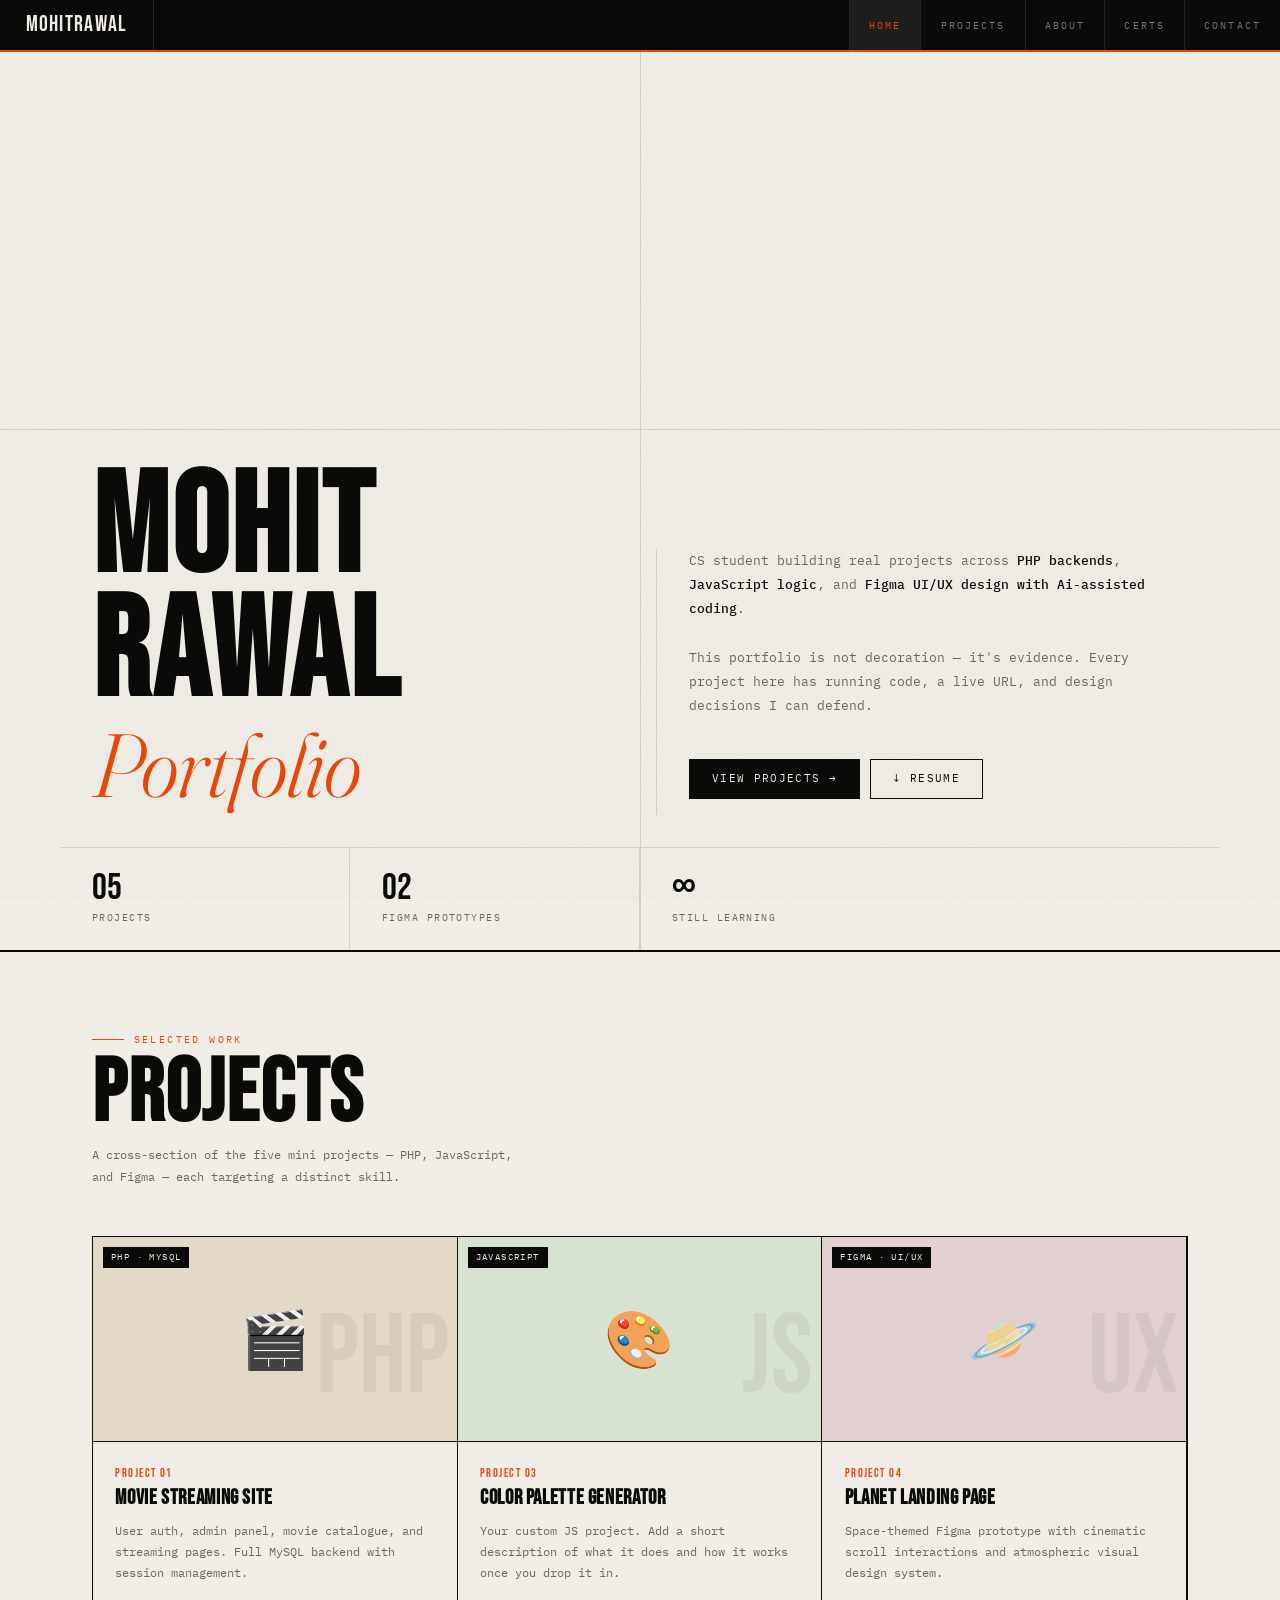
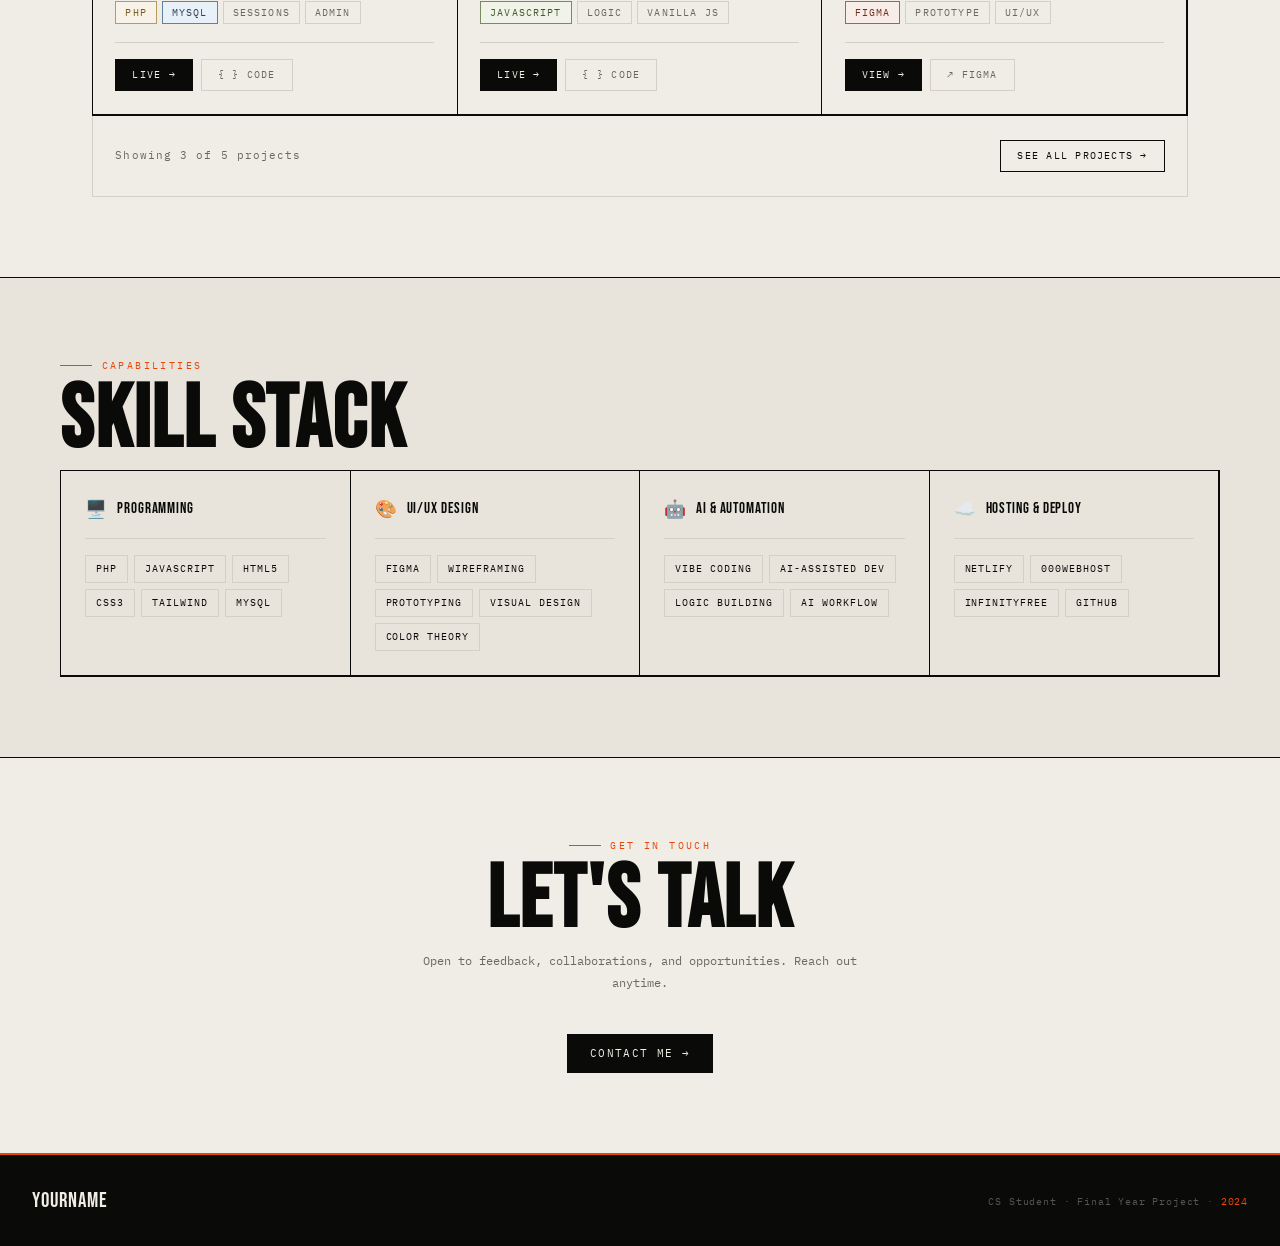
==== index.html @ 5ca44df2 "first commit Date: 4/3/2026" ====
<!DOCTYPE html>
<html lang="en">
<head>
  <meta charset="UTF-8" />
  <meta name="viewport" content="width=device-width, initial-scale=1.0" />
  <title>MohitRawal — Portfolio</title>
  <meta name="description" content="CS Student · PHP · JavaScript · Figma · UI/UX Design" />
  <link rel="stylesheet" href="css/style.css" />
  <link rel="icon" type="image/svg+xml" href="data:image/svg+xml,<svg xmlns='http://www.w3.org/2000/svg' viewBox='0 0 100 100'><text y='.9em' font-size='90'>◆</text></svg>" />
</head>
<body>

<nav>
  <a href="index.html" class="nav-logo">MohitRawal</a>
  <ul class="nav-links">
    <li><a href="index.html" class="active">Home</a></li>
    <li><a href="pages/projects.html">Projects</a></li>
    <li><a href="pages/about.html">About</a></li>
    <li><a href="pages/certifications.html">Certs</a></li>
    <li><a href="pages/contact.html">Contact</a></li>
  </ul>
  <button class="hamburger" id="hamburger"><span></span><span></span><span></span></button>
</nav>
<div class="mobile-nav" id="mobileNav">
  <button class="mobile-nav-close" id="mobileNavClose">✕</button>
  <a href="index.html">Home</a>
  <a href="pages/projects.html">Projects</a>
  <a href="pages/about.html">About</a>
  <a href="pages/certifications.html">Certs</a>
  <a href="pages/contact.html">Contact</a>
</div>

<main>

<!-- ══ HERO ══ -->
<div class="hero">
  <div class="hero-rules"></div>

  <div class="hero-inner">
    <div class="hero-left">
      <h1 class="hero-name">
        Mohit<br>Rawal
        <span class="italic-accent">Portfolio</span>
      </h1>
    </div>

    <div class="hero-right">
      <p class="hero-desc">
        CS student building real projects across <em>PHP backends</em>,
        <em>JavaScript logic</em>, and <em>Figma UI/UX design with Ai-assisted coding</em>.<br><br>
        This portfolio is not decoration — it's evidence.
        Every project here has running code, a live URL, and design decisions I can defend.
      </p>
      <div class="hero-btns">
        <a href="pages/projects.html" class="btn btn-primary">View Projects →</a>
        <a href="assets/resume.pdf" class="btn btn-outline" download>↓ Resume</a>
      </div>
    </div>
  </div>

  <div class="hero-bottom">
    <div class="hero-stat">
      <span class="hero-stat-num">05</span>
      <span class="hero-stat-label">Projects</span>
    </div>
    <div class="hero-stat">
      <span class="hero-stat-num">02</span>
      <span class="hero-stat-label">Figma Prototypes</span>
    </div>
    <div class="hero-stat">
      <span class="hero-stat-num">∞</span>
      <span class="hero-stat-label">Still Learning</span>
    </div>
  </div>
</div>

<!-- ══ FEATURED PROJECTS ══ -->
<section>
  <div class="eyebrow">Selected Work</div>
  <h2 class="section-title">Projects</h2>
  <p class="section-sub">A cross-section of the five mini projects — PHP, JavaScript, and Figma — each targeting a distinct skill.</p>

  <div class="cards-grid">

    <div class="project-card reveal">
      <div class="card-thumb thumb-php">
        <span>🎬</span>
        <span class="thumb-wm">PHP</span>
        <span class="card-tag">PHP · MySQL</span>
      </div>
      <div class="card-body">
        <div class="card-index">Project 01</div>
        <h3 class="card-title">Movie Streaming Site</h3>
        <p class="card-desc">User auth, admin panel, movie catalogue, and streaming pages. Full MySQL backend with session management.</p>
        <div class="tech-tags">
          <span class="tag tag-php">PHP</span>
          <span class="tag tag-mysql">MySQL</span>
          <span class="tag">Sessions</span>
          <span class="tag">Admin</span>
        </div>
        <div class="card-actions">
          <a href="https://your-movie-site.000webhostapp.com" class="btn btn-primary btn-sm" target="_blank">Live →</a>
          <a href="https://github.com/yourusername/php-movie" class="btn btn-ghost btn-sm" target="_blank">{ } Code</a>
        </div>
      </div>
    </div>

    <div class="project-card reveal">
      <div class="card-thumb thumb-js">
        <span>🎨</span>
        <span class="thumb-wm">JS</span>
        <span class="card-tag">JavaScript</span>
      </div>
      <div class="card-body">
        <div class="card-index">Project 03</div>
        <h3 class="card-title">Color Palette Generator</h3>
        <p class="card-desc">Your custom JS project. Add a short description of what it does and how it works once you drop it in.</p>
        <div class="tech-tags">
          <span class="tag tag-js">JavaScript</span>
          <span class="tag">Logic</span>
          <span class="tag">Vanilla JS</span>
        </div>
        <div class="card-actions">
          <a href="#" class="btn btn-primary btn-sm" target="_blank">Live →</a>
          <a href="https://github.com/yourusername/js-project" class="btn btn-ghost btn-sm" target="_blank">{ } Code</a>
        </div>
      </div>
    </div>

    <div class="project-card reveal">
      <div class="card-thumb thumb-figma">
        <span>🪐</span>
        <span class="thumb-wm">UX</span>
        <span class="card-tag">Figma · UI/UX</span>
      </div>
      <div class="card-body">
        <div class="card-index">Project 04</div>
        <h3 class="card-title">Planet Landing Page</h3>
        <p class="card-desc">Space-themed Figma prototype with cinematic scroll interactions and atmospheric visual design system.</p>
        <div class="tech-tags">
          <span class="tag tag-figma">Figma</span>
          <span class="tag">Prototype</span>
          <span class="tag">UI/UX</span>
        </div>
        <div class="card-actions">
          <a href="pages/projects.html#figma" class="btn btn-primary btn-sm">View →</a>
          <a href="https://www.figma.com/proto/YOUR_ID" class="btn btn-ghost btn-sm" target="_blank">↗ Figma</a>
        </div>
      </div>
    </div>

  </div>

  <div style="margin-top:0;border:1px solid var(--line);border-top:none;padding:1.5rem 1.4rem;display:flex;justify-content:space-between;align-items:center;">
    <span style="font-size:0.68rem;color:var(--muted);letter-spacing:0.1em;">Showing 3 of 5 projects</span>
    <a href="pages/projects.html" class="btn btn-outline btn-sm">See All Projects →</a>
  </div>
</section>

<!-- ══ SKILLS ══ -->
<div style="border-top:1px solid var(--ink);border-bottom:1px solid var(--ink);background:var(--surface);padding:5rem 2rem;">
  <div style="max-width:1160px;margin:0 auto;">
    <div class="eyebrow">Capabilities</div>
    <h2 class="section-title">Skill Stack</h2>

    <div class="skills-layout">
      <div class="skill-group reveal">
        <div class="skill-group-head">
          <span class="skill-group-icon">🖥️</span>
          <span class="skill-group-name">Programming</span>
        </div>
        <div class="skill-tag-list">
          <span class="skill-tag">PHP</span>
          <span class="skill-tag">JavaScript</span>
          <span class="skill-tag">HTML5</span>
          <span class="skill-tag">CSS3</span>
          <span class="skill-tag">Tailwind</span>
          <span class="skill-tag">MySQL</span>
        </div>
      </div>
      <div class="skill-group reveal">
        <div class="skill-group-head">
          <span class="skill-group-icon">🎨</span>
          <span class="skill-group-name">UI/UX Design</span>
        </div>
        <div class="skill-tag-list">
          <span class="skill-tag">Figma</span>
          <span class="skill-tag">Wireframing</span>
          <span class="skill-tag">Prototyping</span>
          <span class="skill-tag">Visual Design</span>
          <span class="skill-tag">Color Theory</span>
        </div>
      </div>
      <div class="skill-group reveal">
        <div class="skill-group-head">
          <span class="skill-group-icon">🤖</span>
          <span class="skill-group-name">AI & Automation</span>
        </div>
        <div class="skill-tag-list">
          <span class="skill-tag">Vibe Coding</span>
          <span class="skill-tag">AI-Assisted Dev</span>
          <span class="skill-tag">Logic Building</span>
          <span class="skill-tag">AI Workflow</span>
        </div>
      </div>
      <div class="skill-group reveal">
        <div class="skill-group-head">
          <span class="skill-group-icon">☁️</span>
          <span class="skill-group-name">Hosting & Deploy</span>
        </div>
        <div class="skill-tag-list">
          <span class="skill-tag">Netlify</span>
          <span class="skill-tag">000WebHost</span>
          <span class="skill-tag">InfinityFree</span>
          <span class="skill-tag">GitHub</span>
        </div>
      </div>
    </div>
  </div>
</div>

<!-- ══ CTA ══ -->
<section style="text-align:center;">
  <div class="eyebrow" style="justify-content:center;">Get In Touch</div>
  <h2 class="section-title">Let's Talk</h2>
  <p class="section-sub" style="margin:0 auto 2.5rem;text-align:center;">Open to feedback, collaborations, and opportunities. Reach out anytime.</p>
  <a href="pages/contact.html" class="btn btn-primary">Contact Me →</a>
</section>

</main>

<footer>
  <span class="footer-brand">YourName</span>
  <span class="footer-text">CS Student · Final Year Project · <span>2024</span></span>
</footer>

<script src="js/main.js"></script>
</body>
</html>
---- css/style.css ----
@import url('https://fonts.googleapis.com/css2?family=Bebas+Neue&family=IBM+Plex+Mono:ital,wght@0,300;0,400;0,500;1,300&family=Fraunces:ital,opsz,wght@0,9..144,300;1,9..144,300;1,9..144,700&display=swap');

:root {
  --ink:     #0a0a08;
  --paper:   #f0ede6;
  --orange:  #e8470a;
  --muted:   #6b6860;
  --line:    #d4d0c8;
  --surface: #e8e4dc;
  --mono:    'IBM Plex Mono', monospace;
  --display: 'Bebas Neue', sans-serif;
  --serif:   'Fraunces', serif;
}

*, *::before, *::after { box-sizing: border-box; margin: 0; padding: 0; }
html { scroll-behavior: smooth; }

body {
  background: var(--paper);
  color: var(--ink);
  font-family: var(--mono);
  font-size: 13px;
  line-height: 1.6;
  overflow-x: hidden;
}

/* grain */
body::after {
  content: '';
  position: fixed;
  inset: 0;
  background-image: url("data:image/svg+xml,%3Csvg xmlns='http://www.w3.org/2000/svg' width='300' height='300'%3E%3Cfilter id='g'%3E%3CfeTurbulence type='fractalNoise' baseFrequency='0.75' numOctaves='4' stitchTiles='stitch'/%3E%3CfeColorMatrix type='saturate' values='0'/%3E%3C/filter%3E%3Crect width='300' height='300' filter='url(%23g)' opacity='0.06'/%3E%3C/svg%3E");
  pointer-events: none;
  z-index: 9999;
  mix-blend-mode: multiply;
}

/* NAV */
nav {
  position: fixed;
  top: 0; left: 0; right: 0;
  z-index: 500;
  background: var(--ink);
  border-bottom: 2px solid var(--orange);
  display: flex;
  align-items: stretch;
  height: 52px;
}
.nav-logo {
  font-family: var(--display);
  font-size: 1.35rem;
  letter-spacing: 0.06em;
  color: var(--paper);
  text-decoration: none;
  padding: 0 1.6rem;
  display: flex;
  align-items: center;
  border-right: 1px solid #252523;
  transition: color 0.15s;
}
.nav-logo:hover { color: var(--orange); }
.nav-links { list-style: none; display: flex; align-items: stretch; margin-left: auto; }
.nav-links li { display: flex; }
.nav-links a {
  font-family: var(--mono);
  font-size: 0.65rem;
  letter-spacing: 0.2em;
  text-transform: uppercase;
  color: #777;
  text-decoration: none;
  padding: 0 1.2rem;
  display: flex;
  align-items: center;
  border-left: 1px solid #252523;
  transition: color 0.15s, background 0.15s;
}
.nav-links a:hover, .nav-links a.active { color: var(--paper); background: #1e1e1c; }
.nav-links a.active { color: var(--orange); }

.hamburger {
  display: none; flex-direction: column; justify-content: center;
  gap: 5px; cursor: pointer; background: none; border: none;
  border-left: 1px solid #252523; padding: 0 1.2rem; margin-left: auto;
}
.hamburger span { display: block; width: 22px; height: 2px; background: var(--paper); }

/* MOBILE NAV */
.mobile-nav {
  display: none; position: fixed; inset: 0;
  background: var(--ink); z-index: 490;
  flex-direction: column; align-items: flex-start;
  justify-content: center; padding: 4rem 2.5rem; gap: 0;
}
.mobile-nav.open { display: flex; }
.mobile-nav a {
  font-family: var(--display);
  font-size: clamp(2.5rem, 10vw, 4.5rem);
  color: var(--paper); text-decoration: none;
  letter-spacing: 0.02em; line-height: 1.15;
  border-bottom: 1px solid #252523; width: 100%; padding: 0.3rem 0;
  transition: color 0.15s;
}
.mobile-nav a:hover { color: var(--orange); }
.mobile-nav-close {
  position: absolute; top: 1.2rem; right: 1.5rem;
  background: none; border: none; color: var(--paper);
  font-size: 1.4rem; cursor: pointer; font-family: var(--mono);
}

/* LAYOUT */
main { padding-top: 52px; }
section { padding: 5rem 2rem; max-width: 1160px; margin: 0 auto; }

/* EYEBROW */
.eyebrow {
  font-size: 0.6rem; letter-spacing: 0.25em; text-transform: uppercase;
  color: var(--orange); display: flex; align-items: center; gap: 0.6rem; margin-bottom: 0.5rem;
}
.eyebrow::before { content: ''; width: 2rem; height: 1px; background: var(--orange); }

.section-title {
  font-family: var(--display);
  font-size: clamp(2.8rem, 7vw, 5.5rem);
  line-height: 0.92; letter-spacing: 0.02em;
  color: var(--ink); margin-bottom: 0.5rem;
}
.section-sub {
  font-size: 0.78rem; color: var(--muted);
  max-width: 440px; line-height: 1.75; margin-bottom: 3rem;
}

/* HERO */
.hero {
  min-height: 100vh;
  display: flex; flex-direction: column;
  border-bottom: 2px solid var(--ink);
  position: relative; overflow: hidden;
}
.hero-rules {
  position: absolute; inset: 0; pointer-events: none;
}
.hero-rules::before {
  content: '';
  position: absolute; left: 50%; top: 0; bottom: 0;
  width: 1px; background: var(--line);
}
.hero-rules::after {
  content: '';
  position: absolute; top: 42%; left: 0; right: 0;
  height: 1px; background: var(--line);
}
.hero-inner {
  flex: 1;
  display: grid; grid-template-columns: 1fr 1fr;
  align-items: end;
  padding: 7rem 2rem 2rem;
  max-width: 1160px; margin: 0 auto; width: 100%;
  gap: 2rem;
}
.hero-tag {
  display: inline-flex; align-items: center; gap: 8px;
  background: var(--orange); color: var(--paper);
  font-size: 0.6rem; letter-spacing: 0.2em; text-transform: uppercase;
  padding: 4px 12px; margin-bottom: 1.8rem;
  animation: fadeUp 0.5s 0.1s ease both;
}
.hero-name {
  font-family: var(--display);
  font-size: clamp(4rem, 11vw, 9rem);
  line-height: 0.88; letter-spacing: 0.02em;
  color: var(--ink);
  animation: fadeUp 0.5s 0.2s ease both;
}
.hero-name .italic-accent {
  font-family: var(--serif); font-style: italic;
  font-weight: 300; font-size: clamp(2.5rem, 7vw, 5.8rem);
  color: var(--orange); display: block; line-height: 1.1;
  letter-spacing: -0.01em;
}
.hero-right {
  padding-bottom: 1rem;
  border-left: 1px solid var(--line); padding-left: 2rem;
  animation: fadeUp 0.5s 0.3s ease both;
}
.hero-desc {
  font-size: 0.82rem; color: var(--muted);
  line-height: 1.85; margin-bottom: 2.5rem;
}
.hero-desc em { color: var(--ink); font-style: normal; font-weight: 500; }
.hero-btns { display: flex; gap: 10px; flex-wrap: wrap; }
.hero-bottom {
  border-top: 1px solid var(--line);
  display: grid; grid-template-columns: repeat(4, 1fr);
  max-width: 1160px; margin: 0 auto; width: 100%;
  animation: fadeUp 0.5s 0.4s ease both;
}
.hero-stat {
  padding: 1.4rem 2rem;
  border-right: 1px solid var(--line);
}
.hero-stat:last-child { border-right: none; }
.hero-stat-num {
  font-family: var(--display); font-size: 2.3rem;
  color: var(--ink); line-height: 1; display: block;
}
.hero-stat-label {
  font-size: 0.6rem; letter-spacing: 0.15em;
  text-transform: uppercase; color: var(--muted);
}

/* BUTTONS */
.btn {
  display: inline-flex; align-items: center; gap: 8px;
  padding: 10px 22px; font-family: var(--mono);
  font-size: 0.7rem; letter-spacing: 0.12em; text-transform: uppercase;
  text-decoration: none; cursor: pointer; border: none;
  transition: all 0.15s; border-radius: 0;
}
.btn-primary { background: var(--ink); color: var(--paper); border: 1px solid var(--ink); }
.btn-primary:hover { background: var(--orange); border-color: var(--orange); }
.btn-outline { background: transparent; color: var(--ink); border: 1px solid var(--ink); }
.btn-outline:hover { background: var(--ink); color: var(--paper); }
.btn-orange { background: var(--orange); color: var(--paper); border: 1px solid var(--orange); }
.btn-orange:hover { background: var(--ink); border-color: var(--ink); }
.btn-sm { padding: 7px 16px; font-size: 0.64rem; }
.btn-ghost { background: transparent; color: var(--muted); border: 1px solid var(--line); }
.btn-ghost:hover { color: var(--ink); border-color: var(--ink); }

/* PROJECT CARDS */
.cards-grid {
  display: grid;
  grid-template-columns: repeat(auto-fill, minmax(320px, 1fr));
  border: 1px solid var(--ink);
}
.project-card {
  background: var(--paper); border-right: 1px solid var(--ink);
  border-bottom: 1px solid var(--ink);
  transition: background 0.18s; display: flex; flex-direction: column;
  position: relative;
}
.project-card:hover { background: var(--surface); }

.card-thumb {
  aspect-ratio: 16/9; border-bottom: 1px solid var(--ink);
  display: flex; align-items: center; justify-content: center;
  position: relative; font-size: 3.5rem; overflow: hidden;
}
.thumb-php   { background: #e2d9c8; }
.thumb-js    { background: #d8e2d0; }
.thumb-figma { background: #e2d0d0; }

.thumb-wm {
  position: absolute; font-family: var(--display);
  font-size: 7rem; color: rgba(0,0,0,0.05);
  right: 0.5rem; bottom: -0.5rem; pointer-events: none; user-select: none;
}
.card-tag {
  position: absolute; top: 10px; left: 10px;
  background: var(--ink); color: var(--paper);
  font-size: 0.58rem; letter-spacing: 0.15em; text-transform: uppercase; padding: 3px 8px;
}
.card-body { padding: 1.4rem; flex: 1; display: flex; flex-direction: column; }
.card-index {
  font-family: var(--display); font-size: 0.75rem;
  color: var(--orange); letter-spacing: 0.12em; margin-bottom: 0.25rem;
}
.card-title {
  font-family: var(--display); font-size: 1.3rem;
  letter-spacing: 0.03em; color: var(--ink);
  margin-bottom: 0.6rem; line-height: 1.1;
}
.card-desc {
  font-size: 0.76rem; color: var(--muted);
  line-height: 1.75; flex: 1; margin-bottom: 1.1rem;
}
.tech-tags { display: flex; flex-wrap: wrap; gap: 5px; margin-bottom: 1.1rem; }
.tag {
  font-size: 0.6rem; letter-spacing: 0.12em; text-transform: uppercase;
  padding: 3px 9px; border: 1px solid var(--line);
  color: var(--muted); background: transparent;
}
.tag-php    { border-color: #b89a60; color: #7a5e20; background: #f8f2e8; }
.tag-js     { border-color: #7a8a60; color: #4a5a30; background: #f0f4e8; }
.tag-mysql  { border-color: #6080a0; color: #304058; background: #e8f0f8; }
.tag-figma  { border-color: #a86050; color: #703020; background: #f8ede8; }
.card-actions { display: flex; gap: 8px; border-top: 1px solid var(--line); padding-top: 1rem; margin-top: auto; }

/* CATEGORY HEADER */
.cat-header {
  border: 1px solid var(--ink); border-bottom: none;
  padding: 1.1rem 1.5rem;
  display: flex; align-items: center; gap: 1rem;
  background: var(--ink);
}
.cat-num { font-family: var(--display); font-size: 2.5rem; color: var(--orange); line-height: 1; }
.cat-title { font-family: var(--display); font-size: 1.05rem; letter-spacing: 0.08em; color: var(--paper); }
.cat-sub { font-size: 0.62rem; color: #666; letter-spacing: 0.1em; text-transform: uppercase; }
.cat-count {
  margin-left: auto; font-size: 0.62rem; color: #666;
  border: 1px solid #444; padding: 3px 10px;
}
.category-section { margin-bottom: 4rem; }

/* FIGMA */
.figma-grid {
  display: grid; grid-template-columns: repeat(auto-fill, minmax(440px, 1fr));
  border: 1px solid var(--ink);
}
.figma-card { border-right: 1px solid var(--ink); border-bottom: 1px solid var(--ink); display: flex; flex-direction: column; }
.figma-embed-area { border-bottom: 1px solid var(--ink); background: #181816; }
.figma-embed-area iframe { width: 100%; height: 370px; border: none; display: block; }
.figma-placeholder {
  height: 320px; display: flex; flex-direction: column;
  align-items: center; justify-content: center; gap: 1rem;
  color: #666; font-size: 0.76rem; text-align: center; padding: 2rem;
}
.figma-placeholder-icon { font-size: 3rem; }
.figma-body { padding: 1.4rem; flex: 1; }
.figma-title { font-family: var(--display); font-size: 1.4rem; letter-spacing: 0.03em; margin-bottom: 0.5rem; }
.figma-desc { font-size: 0.76rem; color: var(--muted); line-height: 1.75; margin-bottom: 1rem; }
.ux-panel { border: 1px solid var(--line); margin-bottom: 1.2rem; }
.ux-panel-head {
  background: var(--surface); padding: 5px 12px;
  font-size: 0.6rem; letter-spacing: 0.18em; text-transform: uppercase;
  color: var(--orange); border-bottom: 1px solid var(--line);
}
.ux-panel ul { list-style: none; padding: 10px 12px; display: flex; flex-direction: column; gap: 4px; }
.ux-panel li { font-size: 0.74rem; color: var(--muted); padding-left: 1.2rem; position: relative; }
.ux-panel li::before { content: '—'; position: absolute; left: 0; color: var(--orange); }

/* SKILLS — FLAT TAGS, NO BARS */
.skills-layout {
  display: grid; grid-template-columns: repeat(auto-fill, minmax(240px, 1fr));
  border: 1px solid var(--ink);
}
.skill-group {
  border-right: 1px solid var(--ink); border-bottom: 1px solid var(--ink); padding: 1.5rem;
}
.skill-group-head {
  display: flex; align-items: center; gap: 10px;
  padding-bottom: 0.9rem; margin-bottom: 1rem;
  border-bottom: 1px solid var(--line);
}
.skill-group-icon { font-size: 1.1rem; }
.skill-group-name { font-family: var(--display); font-size: 0.95rem; letter-spacing: 0.06em; }
.skill-tag-list { display: flex; flex-wrap: wrap; gap: 6px; }
.skill-tag {
  font-size: 0.62rem; letter-spacing: 0.1em; text-transform: uppercase;
  padding: 5px 10px; border: 1px solid var(--line);
  color: var(--ink); background: transparent;
  cursor: default; transition: all 0.15s;
}
.skill-tag:hover { background: var(--ink); color: var(--paper); border-color: var(--ink); }

/* CERTIFICATIONS */
.cert-grid {
  display: grid; grid-template-columns: repeat(auto-fill, minmax(300px, 1fr));
  border: 1px solid var(--ink);
}
.cert-card {
  border-right: 1px solid var(--ink); border-bottom: 1px solid var(--ink);
  padding: 1.8rem; transition: background 0.18s;
}
.cert-card:hover { background: var(--surface); }
.cert-num { font-family: var(--display); font-size: 4rem; color: var(--line); line-height: 1; margin-bottom: 0.5rem; }
.cert-platform { font-size: 0.6rem; letter-spacing: 0.15em; text-transform: uppercase; color: var(--orange); margin-bottom: 0.4rem; }
.cert-title { font-family: var(--display); font-size: 1.1rem; letter-spacing: 0.04em; margin-bottom: 0.5rem; line-height: 1.2; }
.cert-note { font-size: 0.74rem; color: var(--muted); line-height: 1.75; margin-bottom: 1.2rem; }
.cert-badge {
  display: inline-flex; align-items: center; gap: 6px;
  border: 1px solid #b08040; color: #b08040;
  font-size: 0.6rem; letter-spacing: 0.12em; text-transform: uppercase;
  padding: 4px 10px; margin-bottom: 1rem;
}
.cert-badge::before { content: '◉'; font-size: 0.5rem; animation: blink 1.4s step-end infinite; }
.cert-progress-label { font-size: 0.62rem; color: var(--muted); letter-spacing: 0.1em; text-transform: uppercase; margin-bottom: 5px; }
.cert-bar-track { height: 2px; background: var(--line); position: relative; margin-bottom: 5px; }
.cert-bar-fill { position: absolute; left: 0; top: 0; height: 100%; background: var(--orange); transition: width 1s ease; }
.cert-pct { font-family: var(--display); font-size: 1rem; color: var(--orange); }

/* ABOUT */
.about-grid { display: grid; grid-template-columns: 1fr 1.4fr; border: 1px solid var(--ink); }
.about-left { border-right: 1px solid var(--ink); padding: 2rem; display: flex; flex-direction: column; gap: 1.5rem; }
.about-avatar-block {
  aspect-ratio: 1; max-width: 200px;
  background: var(--surface); border: 1px solid var(--ink);
  display: flex; align-items: center; justify-content: center; font-size: 5rem;
  position: relative;
}
.about-avatar-block::after {
  content: ''; position: absolute; inset: 5px;
  border: 1px solid var(--line); pointer-events: none;
}
.about-info-item { border-top: 1px solid var(--line); padding-top: 0.8rem; }
.about-info-label { font-size: 0.58rem; letter-spacing: 0.18em; text-transform: uppercase; color: var(--orange); margin-bottom: 2px; }
.about-info-val { font-size: 0.82rem; color: var(--ink); }
.about-right { padding: 2rem; }
.about-right h3 {
  font-family: var(--display); font-size: 0.95rem; letter-spacing: 0.08em;
  margin-bottom: 0.5rem; margin-top: 1.8rem; color: var(--orange);
}
.about-right h3:first-child { margin-top: 0; }
.about-right p { font-size: 0.78rem; color: var(--muted); line-height: 1.8; margin-bottom: 0.6rem; }
.timeline {
  border-left: 1px solid var(--line); padding-left: 1.2rem;
  margin-top: 0.6rem; display: flex; flex-direction: column; gap: 1rem;
}
.tl-item { position: relative; }
.tl-item::before { content: '◆'; position: absolute; left: -1.53rem; top: 2px; font-size: 0.38rem; color: var(--orange); }
.tl-year { font-size: 0.6rem; letter-spacing: 0.12em; text-transform: uppercase; color: var(--orange); margin-bottom: 2px; }
.tl-text { font-size: 0.76rem; color: var(--muted); line-height: 1.6; }

/* CONTACT */
.contact-grid { display: grid; grid-template-columns: 1fr 1.5fr; border: 1px solid var(--ink); }
.contact-left { border-right: 1px solid var(--ink); padding: 2rem; }
.contact-left h3 { font-family: var(--display); font-size: 2rem; letter-spacing: 0.04em; margin-bottom: 0.8rem; line-height: 1; }
.contact-left p { font-size: 0.76rem; color: var(--muted); line-height: 1.75; margin-bottom: 1.5rem; }
.contact-item {
  border-top: 1px solid var(--line); padding: 0.85rem 0;
  display: flex; flex-direction: column; gap: 2px; text-decoration: none;
  transition: padding-left 0.2s;
}
.contact-item:hover { padding-left: 6px; }
.contact-item-label { font-size: 0.58rem; letter-spacing: 0.15em; text-transform: uppercase; color: var(--orange); }
.contact-item-val { font-size: 0.8rem; color: var(--ink); }
.contact-right { padding: 2rem; }
.form-group { margin-bottom: 1.2rem; }
.form-label { display: block; font-size: 0.6rem; letter-spacing: 0.15em; text-transform: uppercase; color: var(--muted); margin-bottom: 5px; }
.form-input, .form-textarea {
  width: 100%; background: transparent; border: 1px solid var(--line);
  border-radius: 0; padding: 10px 12px; color: var(--ink);
  font-family: var(--mono); font-size: 0.8rem; outline: none; transition: border-color 0.15s;
}
.form-input:focus, .form-textarea:focus { border-color: var(--orange); }
.form-input::placeholder, .form-textarea::placeholder { color: var(--line); }
.form-textarea { height: 130px; resize: vertical; }
.form-row { display: grid; grid-template-columns: 1fr 1fr; gap: 1rem; }

/* PAGE HERO */
.page-hero {
  border-bottom: 2px solid var(--ink);
  padding: 4rem 2rem 2.5rem;
  max-width: 1160px; margin: 0 auto;
}

/* FILTER */
.filter-row {
  display: flex; border: 1px solid var(--ink); border-bottom: none;
  max-width: 1160px; margin: 0 auto;
}
.filter-btn {
  flex: 1; background: transparent; border: none;
  border-right: 1px solid var(--ink); padding: 0.85rem 1rem;
  font-family: var(--mono); font-size: 0.64rem; letter-spacing: 0.15em;
  text-transform: uppercase; color: var(--muted); cursor: pointer; transition: all 0.15s;
}
.filter-btn:last-child { border-right: none; }
.filter-btn:hover { background: var(--surface); color: var(--ink); }
.filter-btn.active { background: var(--ink); color: var(--paper); }

/* FOOTER */
footer {
  background: var(--ink); border-top: 2px solid var(--orange);
  padding: 1.8rem 2rem; display: flex; align-items: center;
  justify-content: space-between; gap: 1rem; flex-wrap: wrap;
}
.footer-brand { font-family: var(--display); font-size: 1.3rem; letter-spacing: 0.05em; color: var(--paper); }
.footer-text { font-size: 0.65rem; color: #555; letter-spacing: 0.08em; }
.footer-text span { color: var(--orange); }

/* REVEAL */
.reveal { opacity: 0; transform: translateY(18px); transition: opacity 0.55s ease, transform 0.55s ease; }
.reveal.visible { opacity: 1; transform: none; }

/* ANIMATIONS */
@keyframes blink { 0%, 100% { opacity: 1; } 50% { opacity: 0; } }
@keyframes fadeUp { from { opacity: 0; transform: translateY(14px); } to { opacity: 1; transform: none; } }

/* RESPONSIVE */
@media (max-width: 900px) {
  .hero-inner { grid-template-columns: 1fr; gap: 2.5rem; padding-top: 5rem; }
  .hero-right { border-left: none; border-top: 1px solid var(--line); padding-left: 0; padding-top: 1.5rem; }
  .hero-bottom { grid-template-columns: repeat(2, 1fr); }
  .about-grid { grid-template-columns: 1fr; }
  .about-left { border-right: none; border-bottom: 1px solid var(--ink); }
  .contact-grid { grid-template-columns: 1fr; }
  .contact-left { border-right: none; border-bottom: 1px solid var(--ink); }
  .figma-grid { grid-template-columns: 1fr; }
}
@media (max-width: 640px) {
  .nav-links { display: none; }
  .hamburger { display: flex; }
  .cards-grid { grid-template-columns: 1fr; }
  .skills-layout { grid-template-columns: 1fr 1fr; }
  .cert-grid { grid-template-columns: 1fr; }
  section { padding: 3rem 1.5rem; }
  .form-row { grid-template-columns: 1fr; }
  .filter-row { flex-wrap: wrap; }
  .filter-btn { flex: none; width: 50%; }
}
@media (max-width: 400px) { .skills-layout { grid-template-columns: 1fr; } }
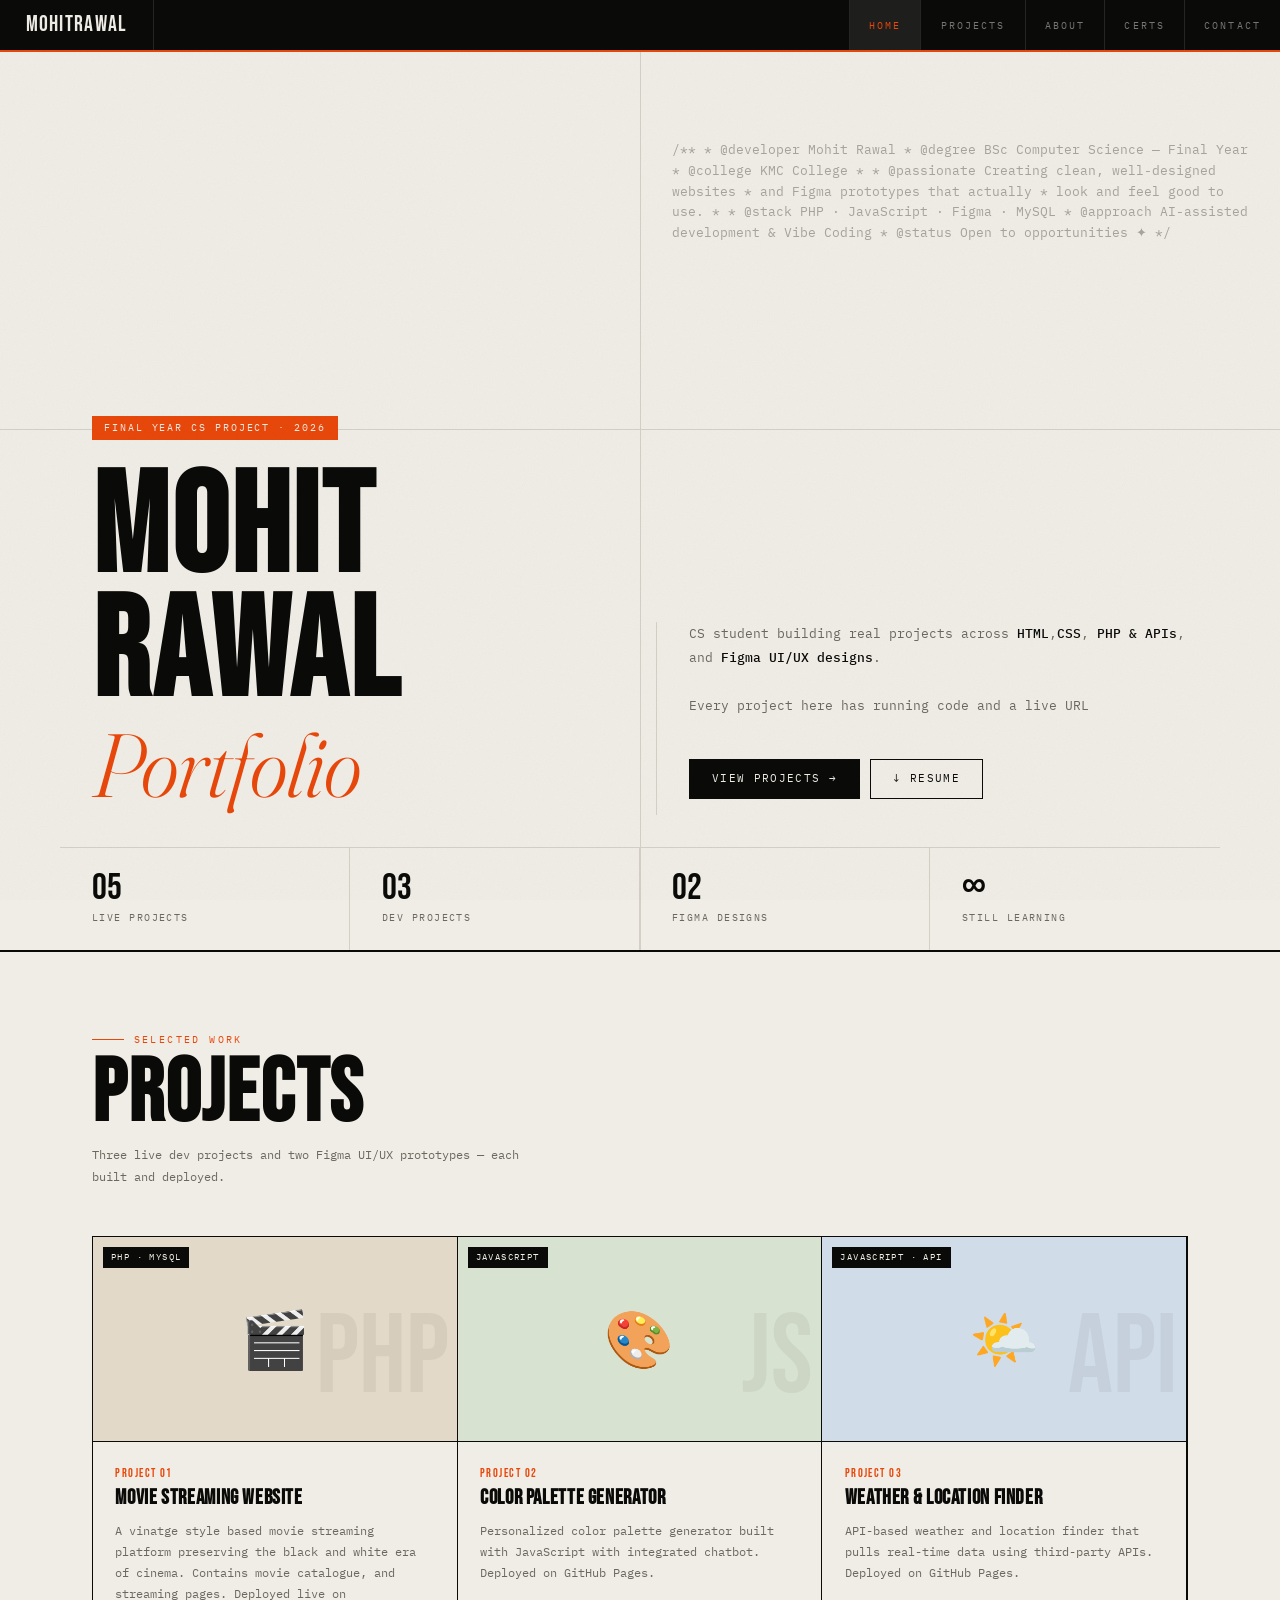
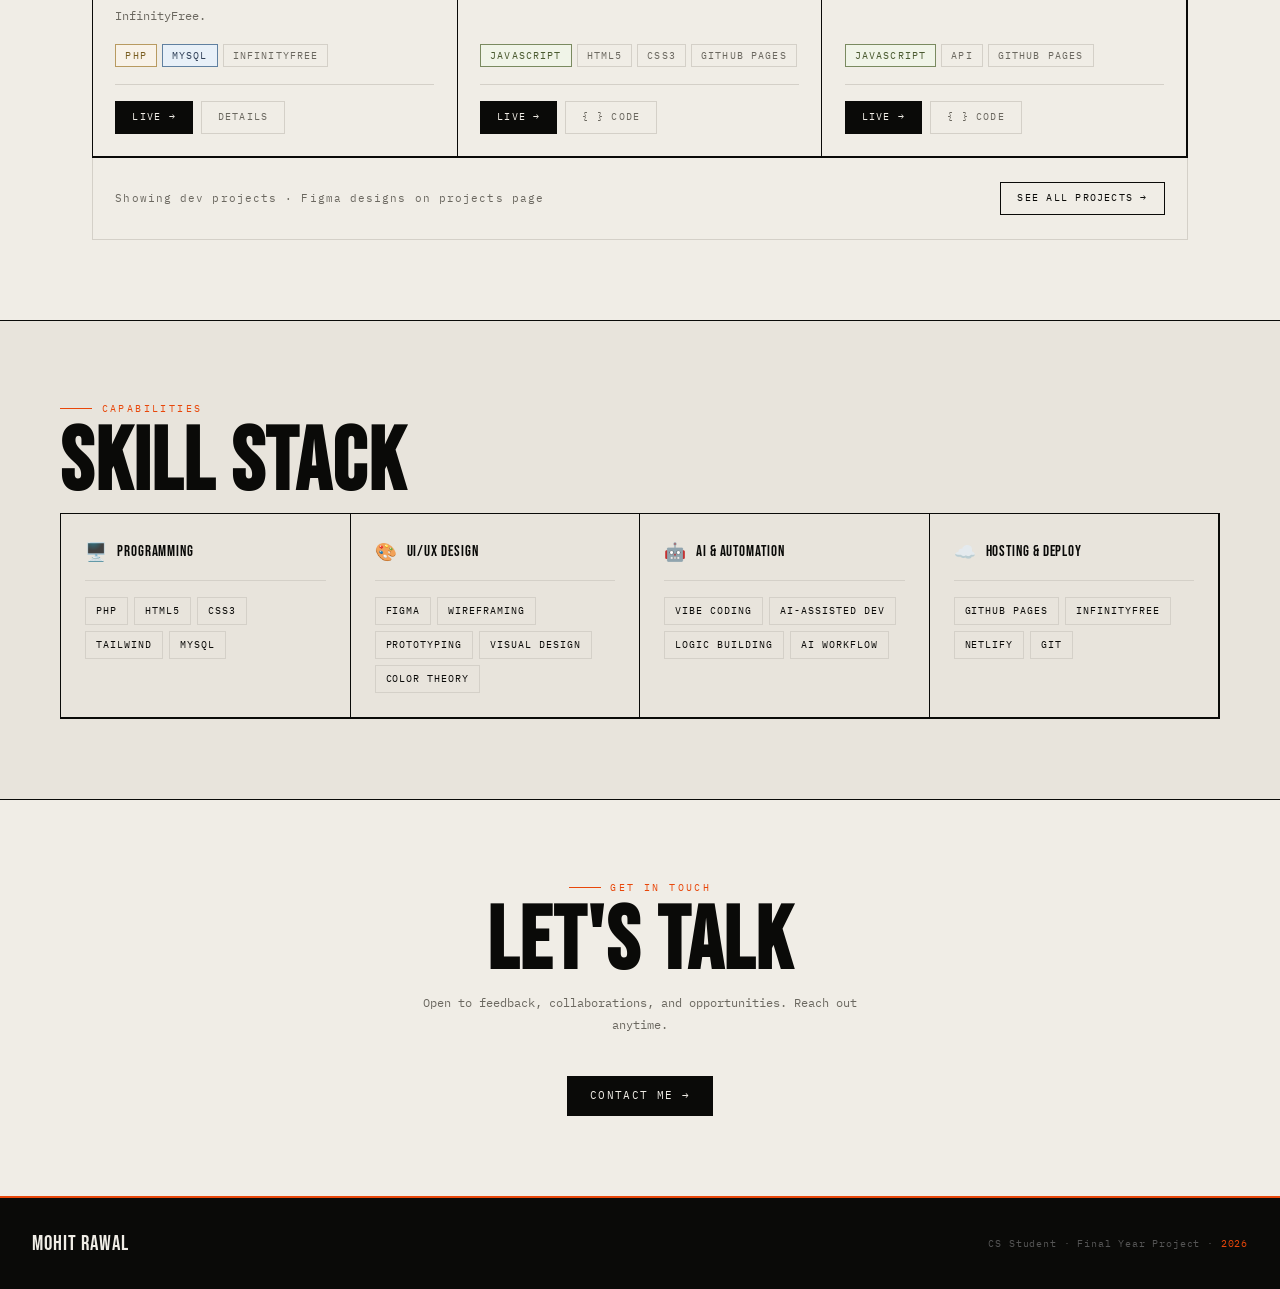
==== commit 69c62769: "Final Portfolio Update" ====
--- a/index.html
+++ b/index.html
@@ -38,18 +38,37 @@
 
   <div class="hero-inner">
     <div class="hero-left">
+      <div class="hero-tag">Final Year CS Project · 2026</div>
       <h1 class="hero-name">
         Mohit<br>Rawal
         <span class="italic-accent">Portfolio</span>
       </h1>
     </div>
 
+<div class="hero-top-right">
+  <span class="code-comment">/**
+ * @developer  Mohit Rawal
+ * @degree     BSc Computer Science — Final Year
+ * @college    KMC College
+ *
+ * @passionate Creating clean, well-designed websites
+ *             and Figma prototypes that actually
+ *             look and feel good to use.
+ *
+ * @stack      PHP · JavaScript · Figma · MySQL
+ * @approach   AI-assisted development & Vibe Coding
+ * @status     Open to opportunities ✦
+ */</span>
+</div>
+
+
+
+
     <div class="hero-right">
       <p class="hero-desc">
-        CS student building real projects across <em>PHP backends</em>,
-        <em>JavaScript logic</em>, and <em>Figma UI/UX design with Ai-assisted coding</em>.<br><br>
-        This portfolio is not decoration — it's evidence.
-        Every project here has running code, a live URL, and design decisions I can defend.
+        CS student building real projects across <em>HTML</em>,<em>CSS</em>,
+        <em>PHP &amp; APIs</em>, and <em>Figma UI/UX designs</em>.<br><br>
+        Every project here has running code and a live URL
       </p>
       <div class="hero-btns">
         <a href="pages/projects.html" class="btn btn-primary">View Projects →</a>
@@ -61,11 +80,15 @@
   <div class="hero-bottom">
     <div class="hero-stat">
       <span class="hero-stat-num">05</span>
-      <span class="hero-stat-label">Projects</span>
+      <span class="hero-stat-label">Live Projects</span>
+    </div>
+    <div class="hero-stat">
+      <span class="hero-stat-num">03</span>
+      <span class="hero-stat-label">Dev Projects</span>
     </div>
     <div class="hero-stat">
       <span class="hero-stat-num">02</span>
-      <span class="hero-stat-label">Figma Prototypes</span>
+      <span class="hero-stat-label">Figma Designs</span>
     </div>
     <div class="hero-stat">
       <span class="hero-stat-num">∞</span>
@@ -78,10 +101,11 @@
 <section>
   <div class="eyebrow">Selected Work</div>
   <h2 class="section-title">Projects</h2>
-  <p class="section-sub">A cross-section of the five mini projects — PHP, JavaScript, and Figma — each targeting a distinct skill.</p>
+  <p class="section-sub">Three live dev projects and two Figma UI/UX prototypes — each built and deployed.</p>
 
   <div class="cards-grid">
 
+    <!-- 01 PHP Movie Streaming -->
     <div class="project-card reveal">
       <div class="card-thumb thumb-php">
         <span>🎬</span>
@@ -90,21 +114,21 @@
       </div>
       <div class="card-body">
         <div class="card-index">Project 01</div>
-        <h3 class="card-title">Movie Streaming Site</h3>
-        <p class="card-desc">User auth, admin panel, movie catalogue, and streaming pages. Full MySQL backend with session management.</p>
+        <h3 class="card-title">Movie Streaming Website</h3>
+        <p class="card-desc">A vinatge style based movie streaming platform preserving the black and white era of cinema. Contains movie catalogue, and streaming pages. Deployed live on InfinityFree.</p>
         <div class="tech-tags">
           <span class="tag tag-php">PHP</span>
           <span class="tag tag-mysql">MySQL</span>
-          <span class="tag">Sessions</span>
-          <span class="tag">Admin</span>
+          <span class="tag">InfinityFree</span>
         </div>
         <div class="card-actions">
-          <a href="https://your-movie-site.000webhostapp.com" class="btn btn-primary btn-sm" target="_blank">Live →</a>
-          <a href="https://github.com/yourusername/php-movie" class="btn btn-ghost btn-sm" target="_blank">{ } Code</a>
-        </div>
-      </div>
-    </div>
-
+          <a href="https://mohitwebdev.infinityfreeapp.com" class="btn btn-primary btn-sm" target="_blank" rel="noopener">Live →</a>
+          <a href="pages/projects.html#php" class="btn btn-ghost btn-sm">Details</a>
+        </div>
+      </div>
+    </div>
+
+    <!-- 02 Color Palette Generator -->
     <div class="project-card reveal">
       <div class="card-thumb thumb-js">
         <span>🎨</span>
@@ -112,39 +136,41 @@
         <span class="card-tag">JavaScript</span>
       </div>
       <div class="card-body">
-        <div class="card-index">Project 03</div>
+        <div class="card-index">Project 02</div>
         <h3 class="card-title">Color Palette Generator</h3>
-        <p class="card-desc">Your custom JS project. Add a short description of what it does and how it works once you drop it in.</p>
+        <p class="card-desc">Personalized color palette generator built with JavaScript with integrated chatbot. Deployed on GitHub Pages.</p>
         <div class="tech-tags">
           <span class="tag tag-js">JavaScript</span>
-          <span class="tag">Logic</span>
-          <span class="tag">Vanilla JS</span>
+          <span class="tag">HTML5</span>
+          <span class="tag">CSS3</span>
+          <span class="tag">GitHub Pages</span>
         </div>
         <div class="card-actions">
-          <a href="#" class="btn btn-primary btn-sm" target="_blank">Live →</a>
-          <a href="https://github.com/yourusername/js-project" class="btn btn-ghost btn-sm" target="_blank">{ } Code</a>
-        </div>
-      </div>
-    </div>
-
+          <a href="https://mohitrawal-codes.github.io/Color_palette/" class="btn btn-primary btn-sm" target="_blank" rel="noopener">Live →</a>
+          <a href="https://github.com/mohitrawal-codes/Color_palette" class="btn btn-ghost btn-sm" target="_blank" rel="noopener">{ } Code</a>
+        </div>
+      </div>
+    </div>
+
+    <!-- 03 Weather & Location API -->
     <div class="project-card reveal">
-      <div class="card-thumb thumb-figma">
-        <span>🪐</span>
-        <span class="thumb-wm">UX</span>
-        <span class="card-tag">Figma · UI/UX</span>
+      <div class="card-thumb thumb-js" style="background:#d0dce8;">
+        <span>🌤️</span>
+        <span class="thumb-wm">API</span>
+        <span class="card-tag">JavaScript · API</span>
       </div>
       <div class="card-body">
-        <div class="card-index">Project 04</div>
-        <h3 class="card-title">Planet Landing Page</h3>
-        <p class="card-desc">Space-themed Figma prototype with cinematic scroll interactions and atmospheric visual design system.</p>
+        <div class="card-index">Project 03</div>
+        <h3 class="card-title">Weather &amp; Location Finder</h3>
+        <p class="card-desc">API-based weather and location finder that pulls real-time data using third-party APIs. Deployed on GitHub Pages.</p>
         <div class="tech-tags">
-          <span class="tag tag-figma">Figma</span>
-          <span class="tag">Prototype</span>
-          <span class="tag">UI/UX</span>
+          <span class="tag tag-js">JavaScript</span>
+          <span class="tag">API</span>
+          <span class="tag">GitHub Pages</span>
         </div>
         <div class="card-actions">
-          <a href="pages/projects.html#figma" class="btn btn-primary btn-sm">View →</a>
-          <a href="https://www.figma.com/proto/YOUR_ID" class="btn btn-ghost btn-sm" target="_blank">↗ Figma</a>
+          <a href="https://mohitrawal-codes.github.io/API_project/" class="btn btn-primary btn-sm" target="_blank" rel="noopener">Live →</a>
+          <a href="https://github.com/mohitrawal-codes/API_project" class="btn btn-ghost btn-sm" target="_blank" rel="noopener">{ } Code</a>
         </div>
       </div>
     </div>
@@ -152,7 +178,7 @@
   </div>
 
   <div style="margin-top:0;border:1px solid var(--line);border-top:none;padding:1.5rem 1.4rem;display:flex;justify-content:space-between;align-items:center;">
-    <span style="font-size:0.68rem;color:var(--muted);letter-spacing:0.1em;">Showing 3 of 5 projects</span>
+    <span style="font-size:0.68rem;color:var(--muted);letter-spacing:0.1em;">Showing dev projects · Figma designs on projects page</span>
     <a href="pages/projects.html" class="btn btn-outline btn-sm">See All Projects →</a>
   </div>
 </section>
@@ -171,7 +197,6 @@
         </div>
         <div class="skill-tag-list">
           <span class="skill-tag">PHP</span>
-          <span class="skill-tag">JavaScript</span>
           <span class="skill-tag">HTML5</span>
           <span class="skill-tag">CSS3</span>
           <span class="skill-tag">Tailwind</span>
@@ -209,10 +234,10 @@
           <span class="skill-group-name">Hosting & Deploy</span>
         </div>
         <div class="skill-tag-list">
+          <span class="skill-tag">GitHub Pages</span>
+          <span class="skill-tag">InfinityFree</span>
           <span class="skill-tag">Netlify</span>
-          <span class="skill-tag">000WebHost</span>
-          <span class="skill-tag">InfinityFree</span>
-          <span class="skill-tag">GitHub</span>
+          <span class="skill-tag">Git</span>
         </div>
       </div>
     </div>
@@ -230,8 +255,8 @@
 </main>
 
 <footer>
-  <span class="footer-brand">YourName</span>
-  <span class="footer-text">CS Student · Final Year Project · <span>2024</span></span>
+  <span class="footer-brand">Mohit Rawal</span>
+  <span class="footer-text">CS Student · Final Year Project · <span>2026</span></span>
 </footer>
 
 <script src="js/main.js"></script>
--- a/css/style.css
+++ b/css/style.css
@@ -1,19 +1,28 @@
 @import url('https://fonts.googleapis.com/css2?family=Bebas+Neue&family=IBM+Plex+Mono:ital,wght@0,300;0,400;0,500;1,300&family=Fraunces:ital,opsz,wght@0,9..144,300;1,9..144,300;1,9..144,700&display=swap');
 
 :root {
-  --ink:     #0a0a08;
-  --paper:   #f0ede6;
-  --orange:  #e8470a;
-  --muted:   #6b6860;
-  --line:    #d4d0c8;
+  --ink: #0a0a08;
+  --paper: #f0ede6;
+  --orange: #e8470a;
+  --muted: #6b6860;
+  --line: #d4d0c8;
   --surface: #e8e4dc;
-  --mono:    'IBM Plex Mono', monospace;
+  --mono: 'IBM Plex Mono', monospace;
   --display: 'Bebas Neue', sans-serif;
-  --serif:   'Fraunces', serif;
-}
-
-*, *::before, *::after { box-sizing: border-box; margin: 0; padding: 0; }
-html { scroll-behavior: smooth; }
+  --serif: 'Fraunces', serif;
+}
+
+*,
+*::before,
+*::after {
+  box-sizing: border-box;
+  margin: 0;
+  padding: 0;
+}
+
+html {
+  scroll-behavior: smooth;
+}
 
 body {
   background: var(--paper);
@@ -38,7 +47,9 @@
 /* NAV */
 nav {
   position: fixed;
-  top: 0; left: 0; right: 0;
+  top: 0;
+  left: 0;
+  right: 0;
   z-index: 500;
   background: var(--ink);
   border-bottom: 2px solid var(--orange);
@@ -46,6 +57,7 @@
   align-items: stretch;
   height: 52px;
 }
+
 .nav-logo {
   font-family: var(--display);
   font-size: 1.35rem;
@@ -58,9 +70,22 @@
   border-right: 1px solid #252523;
   transition: color 0.15s;
 }
-.nav-logo:hover { color: var(--orange); }
-.nav-links { list-style: none; display: flex; align-items: stretch; margin-left: auto; }
-.nav-links li { display: flex; }
+
+.nav-logo:hover {
+  color: var(--orange);
+}
+
+.nav-links {
+  list-style: none;
+  display: flex;
+  align-items: stretch;
+  margin-left: auto;
+}
+
+.nav-links li {
+  display: flex;
+}
+
 .nav-links a {
   font-family: var(--mono);
   font-size: 0.65rem;
@@ -74,157 +99,368 @@
   border-left: 1px solid #252523;
   transition: color 0.15s, background 0.15s;
 }
-.nav-links a:hover, .nav-links a.active { color: var(--paper); background: #1e1e1c; }
-.nav-links a.active { color: var(--orange); }
+
+.nav-links a:hover,
+.nav-links a.active {
+  color: var(--paper);
+  background: #1e1e1c;
+}
+
+.nav-links a.active {
+  color: var(--orange);
+}
 
 .hamburger {
-  display: none; flex-direction: column; justify-content: center;
-  gap: 5px; cursor: pointer; background: none; border: none;
-  border-left: 1px solid #252523; padding: 0 1.2rem; margin-left: auto;
-}
-.hamburger span { display: block; width: 22px; height: 2px; background: var(--paper); }
+  display: none;
+  flex-direction: column;
+  justify-content: center;
+  gap: 5px;
+  cursor: pointer;
+  background: none;
+  border: none;
+  border-left: 1px solid #252523;
+  padding: 0 1.2rem;
+  margin-left: auto;
+}
+
+.hamburger span {
+  display: block;
+  width: 22px;
+  height: 2px;
+  background: var(--paper);
+}
 
 /* MOBILE NAV */
 .mobile-nav {
-  display: none; position: fixed; inset: 0;
-  background: var(--ink); z-index: 490;
-  flex-direction: column; align-items: flex-start;
-  justify-content: center; padding: 4rem 2.5rem; gap: 0;
-}
-.mobile-nav.open { display: flex; }
+  display: none;
+  position: fixed;
+  inset: 0;
+  background: var(--ink);
+  z-index: 490;
+  flex-direction: column;
+  align-items: flex-start;
+  justify-content: center;
+  padding: 4rem 2.5rem;
+  gap: 0;
+}
+
+.mobile-nav.open {
+  display: flex;
+}
+
 .mobile-nav a {
   font-family: var(--display);
   font-size: clamp(2.5rem, 10vw, 4.5rem);
-  color: var(--paper); text-decoration: none;
-  letter-spacing: 0.02em; line-height: 1.15;
-  border-bottom: 1px solid #252523; width: 100%; padding: 0.3rem 0;
+  color: var(--paper);
+  text-decoration: none;
+  letter-spacing: 0.02em;
+  line-height: 1.15;
+  border-bottom: 1px solid #252523;
+  width: 100%;
+  padding: 0.3rem 0;
   transition: color 0.15s;
 }
-.mobile-nav a:hover { color: var(--orange); }
+
+.mobile-nav a:hover {
+  color: var(--orange);
+}
+
 .mobile-nav-close {
-  position: absolute; top: 1.2rem; right: 1.5rem;
-  background: none; border: none; color: var(--paper);
-  font-size: 1.4rem; cursor: pointer; font-family: var(--mono);
+  position: absolute;
+  top: 1.2rem;
+  right: 1.5rem;
+  background: none;
+  border: none;
+  color: var(--paper);
+  font-size: 1.4rem;
+  cursor: pointer;
+  font-family: var(--mono);
 }
 
 /* LAYOUT */
-main { padding-top: 52px; }
-section { padding: 5rem 2rem; max-width: 1160px; margin: 0 auto; }
+main {
+  padding-top: 52px;
+}
+
+section {
+  padding: 5rem 2rem;
+  max-width: 1160px;
+  margin: 0 auto;
+}
 
 /* EYEBROW */
 .eyebrow {
-  font-size: 0.6rem; letter-spacing: 0.25em; text-transform: uppercase;
-  color: var(--orange); display: flex; align-items: center; gap: 0.6rem; margin-bottom: 0.5rem;
-}
-.eyebrow::before { content: ''; width: 2rem; height: 1px; background: var(--orange); }
+  font-size: 0.6rem;
+  letter-spacing: 0.25em;
+  text-transform: uppercase;
+  color: var(--orange);
+  display: flex;
+  align-items: center;
+  gap: 0.6rem;
+  margin-bottom: 0.5rem;
+}
+
+.eyebrow::before {
+  content: '';
+  width: 2rem;
+  height: 1px;
+  background: var(--orange);
+}
 
 .section-title {
   font-family: var(--display);
   font-size: clamp(2.8rem, 7vw, 5.5rem);
-  line-height: 0.92; letter-spacing: 0.02em;
-  color: var(--ink); margin-bottom: 0.5rem;
-}
+  line-height: 0.92;
+  letter-spacing: 0.02em;
+  color: var(--ink);
+  margin-bottom: 0.5rem;
+}
+
 .section-sub {
-  font-size: 0.78rem; color: var(--muted);
-  max-width: 440px; line-height: 1.75; margin-bottom: 3rem;
+  font-size: 0.78rem;
+  color: var(--muted);
+  max-width: 440px;
+  line-height: 1.75;
+  margin-bottom: 3rem;
 }
 
 /* HERO */
 .hero {
   min-height: 100vh;
-  display: flex; flex-direction: column;
+  display: flex;
+  flex-direction: column;
   border-bottom: 2px solid var(--ink);
-  position: relative; overflow: hidden;
-}
+  position: relative;
+  overflow: hidden;
+}
+
 .hero-rules {
-  position: absolute; inset: 0; pointer-events: none;
-}
+  position: absolute;
+  inset: 0;
+  pointer-events: none;
+}
+
 .hero-rules::before {
   content: '';
-  position: absolute; left: 50%; top: 0; bottom: 0;
-  width: 1px; background: var(--line);
-}
+  position: absolute;
+  left: 50%;
+  top: 0;
+  bottom: 0;
+  width: 1px;
+  background: var(--line);
+}
+
 .hero-rules::after {
   content: '';
-  position: absolute; top: 42%; left: 0; right: 0;
-  height: 1px; background: var(--line);
-}
+  position: absolute;
+  top: 42%;
+  left: 0;
+  right: 0;
+  height: 1px;
+  background: var(--line);
+}
+
 .hero-inner {
   flex: 1;
-  display: grid; grid-template-columns: 1fr 1fr;
+  display: grid;
+  grid-template-columns: 1fr 1fr;
   align-items: end;
   padding: 7rem 2rem 2rem;
-  max-width: 1160px; margin: 0 auto; width: 100%;
+  max-width: 1160px;
+  margin: 0 auto;
+  width: 100%;
   gap: 2rem;
 }
+
 .hero-tag {
-  display: inline-flex; align-items: center; gap: 8px;
-  background: var(--orange); color: var(--paper);
-  font-size: 0.6rem; letter-spacing: 0.2em; text-transform: uppercase;
-  padding: 4px 12px; margin-bottom: 1.8rem;
+  display: inline-flex;
+  align-items: center;
+  gap: 8px;
+  background: var(--orange);
+  color: var(--paper);
+  font-size: 0.6rem;
+  letter-spacing: 0.2em;
+  text-transform: uppercase;
+  padding: 4px 12px;
+  margin-bottom: 1.8rem;
   animation: fadeUp 0.5s 0.1s ease both;
 }
+
 .hero-name {
   font-family: var(--display);
   font-size: clamp(4rem, 11vw, 9rem);
-  line-height: 0.88; letter-spacing: 0.02em;
+  line-height: 0.88;
+  letter-spacing: 0.02em;
   color: var(--ink);
   animation: fadeUp 0.5s 0.2s ease both;
 }
+
 .hero-name .italic-accent {
-  font-family: var(--serif); font-style: italic;
-  font-weight: 300; font-size: clamp(2.5rem, 7vw, 5.8rem);
-  color: var(--orange); display: block; line-height: 1.1;
+  font-family: var(--serif);
+  font-style: italic;
+  font-weight: 300;
+  font-size: clamp(2.5rem, 7vw, 5.8rem);
+  color: var(--orange);
+  display: block;
+  line-height: 1.1;
   letter-spacing: -0.01em;
 }
+
 .hero-right {
   padding-bottom: 1rem;
-  border-left: 1px solid var(--line); padding-left: 2rem;
+  border-left: 1px solid var(--line);
+  padding-left: 2rem;
   animation: fadeUp 0.5s 0.3s ease both;
 }
+
+.hero-top-right {
+  position: absolute;
+  top: 5.5rem;
+  right: 2rem;
+  width: calc(50% - 4rem);
+  pointer-events: none;
+}
+
+.code-block {
+  font-family: var(--mono);
+  font-size: 0.72rem;
+  line-height: 1.85;
+  background: transparent;
+  border: none;
+  margin: 0;
+  padding: 0;
+  white-space: pre;
+  overflow: hidden;
+}
+
+.code-comment {
+  color: var(--muted);
+  opacity: 0.55;
+}
+
+@media (max-width: 900px) {
+  .hero-top-right { display: none; }
+}
+
+
 .hero-desc {
-  font-size: 0.82rem; color: var(--muted);
-  line-height: 1.85; margin-bottom: 2.5rem;
-}
-.hero-desc em { color: var(--ink); font-style: normal; font-weight: 500; }
-.hero-btns { display: flex; gap: 10px; flex-wrap: wrap; }
+  font-size: 0.82rem;
+  color: var(--muted);
+  line-height: 1.85;
+  margin-bottom: 2.5rem;
+}
+
+.hero-desc em {
+  color: var(--ink);
+  font-style: normal;
+  font-weight: 500;
+}
+
+.hero-btns {
+  display: flex;
+  gap: 10px;
+  flex-wrap: wrap;
+}
+
 .hero-bottom {
   border-top: 1px solid var(--line);
-  display: grid; grid-template-columns: repeat(4, 1fr);
-  max-width: 1160px; margin: 0 auto; width: 100%;
+  display: grid;
+  grid-template-columns: repeat(4, 1fr);
+  max-width: 1160px;
+  margin: 0 auto;
+  width: 100%;
   animation: fadeUp 0.5s 0.4s ease both;
 }
+
 .hero-stat {
   padding: 1.4rem 2rem;
   border-right: 1px solid var(--line);
 }
-.hero-stat:last-child { border-right: none; }
+
+.hero-stat:last-child {
+  border-right: none;
+}
+
 .hero-stat-num {
-  font-family: var(--display); font-size: 2.3rem;
-  color: var(--ink); line-height: 1; display: block;
-}
+  font-family: var(--display);
+  font-size: 2.3rem;
+  color: var(--ink);
+  line-height: 1;
+  display: block;
+}
+
 .hero-stat-label {
-  font-size: 0.6rem; letter-spacing: 0.15em;
-  text-transform: uppercase; color: var(--muted);
+  font-size: 0.6rem;
+  letter-spacing: 0.15em;
+  text-transform: uppercase;
+  color: var(--muted);
 }
 
 /* BUTTONS */
 .btn {
-  display: inline-flex; align-items: center; gap: 8px;
-  padding: 10px 22px; font-family: var(--mono);
-  font-size: 0.7rem; letter-spacing: 0.12em; text-transform: uppercase;
-  text-decoration: none; cursor: pointer; border: none;
-  transition: all 0.15s; border-radius: 0;
-}
-.btn-primary { background: var(--ink); color: var(--paper); border: 1px solid var(--ink); }
-.btn-primary:hover { background: var(--orange); border-color: var(--orange); }
-.btn-outline { background: transparent; color: var(--ink); border: 1px solid var(--ink); }
-.btn-outline:hover { background: var(--ink); color: var(--paper); }
-.btn-orange { background: var(--orange); color: var(--paper); border: 1px solid var(--orange); }
-.btn-orange:hover { background: var(--ink); border-color: var(--ink); }
-.btn-sm { padding: 7px 16px; font-size: 0.64rem; }
-.btn-ghost { background: transparent; color: var(--muted); border: 1px solid var(--line); }
-.btn-ghost:hover { color: var(--ink); border-color: var(--ink); }
+  display: inline-flex;
+  align-items: center;
+  gap: 8px;
+  padding: 10px 22px;
+  font-family: var(--mono);
+  font-size: 0.7rem;
+  letter-spacing: 0.12em;
+  text-transform: uppercase;
+  text-decoration: none;
+  cursor: pointer;
+  border: none;
+  transition: all 0.15s;
+  border-radius: 0;
+}
+
+.btn-primary {
+  background: var(--ink);
+  color: var(--paper);
+  border: 1px solid var(--ink);
+}
+
+.btn-primary:hover {
+  background: var(--orange);
+  border-color: var(--orange);
+}
+
+.btn-outline {
+  background: transparent;
+  color: var(--ink);
+  border: 1px solid var(--ink);
+}
+
+.btn-outline:hover {
+  background: var(--ink);
+  color: var(--paper);
+}
+
+.btn-orange {
+  background: var(--orange);
+  color: var(--paper);
+  border: 1px solid var(--orange);
+}
+
+.btn-orange:hover {
+  background: var(--ink);
+  border-color: var(--ink);
+}
+
+.btn-sm {
+  padding: 7px 16px;
+  font-size: 0.64rem;
+}
+
+.btn-ghost {
+  background: transparent;
+  color: var(--muted);
+  border: 1px solid var(--line);
+}
+
+.btn-ghost:hover {
+  color: var(--ink);
+  border-color: var(--ink);
+}
 
 /* PROJECT CARDS */
 .cards-grid {
@@ -232,270 +468,867 @@
   grid-template-columns: repeat(auto-fill, minmax(320px, 1fr));
   border: 1px solid var(--ink);
 }
+
 .project-card {
-  background: var(--paper); border-right: 1px solid var(--ink);
+  background: var(--paper);
+  border-right: 1px solid var(--ink);
   border-bottom: 1px solid var(--ink);
-  transition: background 0.18s; display: flex; flex-direction: column;
+  transition: background 0.18s;
+  display: flex;
+  flex-direction: column;
   position: relative;
 }
-.project-card:hover { background: var(--surface); }
+
+.project-card:hover {
+  background: var(--surface);
+}
 
 .card-thumb {
-  aspect-ratio: 16/9; border-bottom: 1px solid var(--ink);
-  display: flex; align-items: center; justify-content: center;
-  position: relative; font-size: 3.5rem; overflow: hidden;
-}
-.thumb-php   { background: #e2d9c8; }
-.thumb-js    { background: #d8e2d0; }
-.thumb-figma { background: #e2d0d0; }
+  aspect-ratio: 16/9;
+  border-bottom: 1px solid var(--ink);
+  display: flex;
+  align-items: center;
+  justify-content: center;
+  position: relative;
+  font-size: 3.5rem;
+  overflow: hidden;
+}
+
+.thumb-php {
+  background: #e2d9c8;
+}
+
+.thumb-js {
+  background: #d8e2d0;
+}
+
+.thumb-figma {
+  background: #e2d0d0;
+}
 
 .thumb-wm {
-  position: absolute; font-family: var(--display);
-  font-size: 7rem; color: rgba(0,0,0,0.05);
-  right: 0.5rem; bottom: -0.5rem; pointer-events: none; user-select: none;
-}
+  position: absolute;
+  font-family: var(--display);
+  font-size: 7rem;
+  color: rgba(0, 0, 0, 0.05);
+  right: 0.5rem;
+  bottom: -0.5rem;
+  pointer-events: none;
+  user-select: none;
+}
+
 .card-tag {
-  position: absolute; top: 10px; left: 10px;
-  background: var(--ink); color: var(--paper);
-  font-size: 0.58rem; letter-spacing: 0.15em; text-transform: uppercase; padding: 3px 8px;
-}
-.card-body { padding: 1.4rem; flex: 1; display: flex; flex-direction: column; }
+  position: absolute;
+  top: 10px;
+  left: 10px;
+  background: var(--ink);
+  color: var(--paper);
+  font-size: 0.58rem;
+  letter-spacing: 0.15em;
+  text-transform: uppercase;
+  padding: 3px 8px;
+}
+
+.card-body {
+  padding: 1.4rem;
+  flex: 1;
+  display: flex;
+  flex-direction: column;
+}
+
 .card-index {
-  font-family: var(--display); font-size: 0.75rem;
-  color: var(--orange); letter-spacing: 0.12em; margin-bottom: 0.25rem;
-}
+  font-family: var(--display);
+  font-size: 0.75rem;
+  color: var(--orange);
+  letter-spacing: 0.12em;
+  margin-bottom: 0.25rem;
+}
+
 .card-title {
-  font-family: var(--display); font-size: 1.3rem;
-  letter-spacing: 0.03em; color: var(--ink);
-  margin-bottom: 0.6rem; line-height: 1.1;
-}
+  font-family: var(--display);
+  font-size: 1.3rem;
+  letter-spacing: 0.03em;
+  color: var(--ink);
+  margin-bottom: 0.6rem;
+  line-height: 1.1;
+}
+
 .card-desc {
-  font-size: 0.76rem; color: var(--muted);
-  line-height: 1.75; flex: 1; margin-bottom: 1.1rem;
-}
-.tech-tags { display: flex; flex-wrap: wrap; gap: 5px; margin-bottom: 1.1rem; }
+  font-size: 0.76rem;
+  color: var(--muted);
+  line-height: 1.75;
+  flex: 1;
+  margin-bottom: 1.1rem;
+}
+
+.tech-tags {
+  display: flex;
+  flex-wrap: wrap;
+  gap: 5px;
+  margin-bottom: 1.1rem;
+}
+
 .tag {
-  font-size: 0.6rem; letter-spacing: 0.12em; text-transform: uppercase;
-  padding: 3px 9px; border: 1px solid var(--line);
-  color: var(--muted); background: transparent;
-}
-.tag-php    { border-color: #b89a60; color: #7a5e20; background: #f8f2e8; }
-.tag-js     { border-color: #7a8a60; color: #4a5a30; background: #f0f4e8; }
-.tag-mysql  { border-color: #6080a0; color: #304058; background: #e8f0f8; }
-.tag-figma  { border-color: #a86050; color: #703020; background: #f8ede8; }
-.card-actions { display: flex; gap: 8px; border-top: 1px solid var(--line); padding-top: 1rem; margin-top: auto; }
+  font-size: 0.6rem;
+  letter-spacing: 0.12em;
+  text-transform: uppercase;
+  padding: 3px 9px;
+  border: 1px solid var(--line);
+  color: var(--muted);
+  background: transparent;
+}
+
+.tag-php {
+  border-color: #b89a60;
+  color: #7a5e20;
+  background: #f8f2e8;
+}
+
+.tag-js {
+  border-color: #7a8a60;
+  color: #4a5a30;
+  background: #f0f4e8;
+}
+
+.tag-mysql {
+  border-color: #6080a0;
+  color: #304058;
+  background: #e8f0f8;
+}
+
+.tag-figma {
+  border-color: #a86050;
+  color: #703020;
+  background: #f8ede8;
+}
+
+.card-actions {
+  display: flex;
+  gap: 8px;
+  border-top: 1px solid var(--line);
+  padding-top: 1rem;
+  margin-top: auto;
+}
 
 /* CATEGORY HEADER */
 .cat-header {
-  border: 1px solid var(--ink); border-bottom: none;
+  border: 1px solid var(--ink);
+  border-bottom: none;
   padding: 1.1rem 1.5rem;
-  display: flex; align-items: center; gap: 1rem;
+  display: flex;
+  align-items: center;
+  gap: 1rem;
   background: var(--ink);
 }
-.cat-num { font-family: var(--display); font-size: 2.5rem; color: var(--orange); line-height: 1; }
-.cat-title { font-family: var(--display); font-size: 1.05rem; letter-spacing: 0.08em; color: var(--paper); }
-.cat-sub { font-size: 0.62rem; color: #666; letter-spacing: 0.1em; text-transform: uppercase; }
+
+.cat-num {
+  font-family: var(--display);
+  font-size: 2.5rem;
+  color: var(--orange);
+  line-height: 1;
+}
+
+.cat-title {
+  font-family: var(--display);
+  font-size: 1.05rem;
+  letter-spacing: 0.08em;
+  color: var(--paper);
+}
+
+.cat-sub {
+  font-size: 0.62rem;
+  color: #666;
+  letter-spacing: 0.1em;
+  text-transform: uppercase;
+}
+
 .cat-count {
-  margin-left: auto; font-size: 0.62rem; color: #666;
-  border: 1px solid #444; padding: 3px 10px;
-}
-.category-section { margin-bottom: 4rem; }
+  margin-left: auto;
+  font-size: 0.62rem;
+  color: #666;
+  border: 1px solid #444;
+  padding: 3px 10px;
+}
+
+.category-section {
+  margin-bottom: 4rem;
+}
 
 /* FIGMA */
 .figma-grid {
-  display: grid; grid-template-columns: repeat(auto-fill, minmax(440px, 1fr));
+  display: grid;
+  grid-template-columns: repeat(auto-fill, minmax(440px, 1fr));
   border: 1px solid var(--ink);
 }
-.figma-card { border-right: 1px solid var(--ink); border-bottom: 1px solid var(--ink); display: flex; flex-direction: column; }
-.figma-embed-area { border-bottom: 1px solid var(--ink); background: #181816; }
-.figma-embed-area iframe { width: 100%; height: 370px; border: none; display: block; }
+
+.figma-card {
+  border-right: 1px solid var(--ink);
+  border-bottom: 1px solid var(--ink);
+  display: flex;
+  flex-direction: column;
+}
+
+.figma-embed-area {
+  border-bottom: 1px solid var(--ink);
+  background: #181816;
+}
+
+.figma-embed-area iframe {
+  width: 100%;
+  height: 370px;
+  border: none;
+  display: block;
+}
+
 .figma-placeholder {
-  height: 320px; display: flex; flex-direction: column;
-  align-items: center; justify-content: center; gap: 1rem;
-  color: #666; font-size: 0.76rem; text-align: center; padding: 2rem;
-}
-.figma-placeholder-icon { font-size: 3rem; }
-.figma-body { padding: 1.4rem; flex: 1; }
-.figma-title { font-family: var(--display); font-size: 1.4rem; letter-spacing: 0.03em; margin-bottom: 0.5rem; }
-.figma-desc { font-size: 0.76rem; color: var(--muted); line-height: 1.75; margin-bottom: 1rem; }
-.ux-panel { border: 1px solid var(--line); margin-bottom: 1.2rem; }
+  height: 320px;
+  display: flex;
+  flex-direction: column;
+  align-items: center;
+  justify-content: center;
+  gap: 1rem;
+  color: #666;
+  font-size: 0.76rem;
+  text-align: center;
+  padding: 2rem;
+}
+
+.figma-placeholder-icon {
+  font-size: 3rem;
+}
+
+.figma-body {
+  padding: 1.4rem;
+  flex: 1;
+}
+
+.figma-title {
+  font-family: var(--display);
+  font-size: 1.4rem;
+  letter-spacing: 0.03em;
+  margin-bottom: 0.5rem;
+}
+
+.figma-desc {
+  font-size: 0.76rem;
+  color: var(--muted);
+  line-height: 1.75;
+  margin-bottom: 1rem;
+}
+
+.ux-panel {
+  border: 1px solid var(--line);
+  margin-bottom: 1.2rem;
+}
+
 .ux-panel-head {
-  background: var(--surface); padding: 5px 12px;
-  font-size: 0.6rem; letter-spacing: 0.18em; text-transform: uppercase;
-  color: var(--orange); border-bottom: 1px solid var(--line);
-}
-.ux-panel ul { list-style: none; padding: 10px 12px; display: flex; flex-direction: column; gap: 4px; }
-.ux-panel li { font-size: 0.74rem; color: var(--muted); padding-left: 1.2rem; position: relative; }
-.ux-panel li::before { content: '—'; position: absolute; left: 0; color: var(--orange); }
+  background: var(--surface);
+  padding: 5px 12px;
+  font-size: 0.6rem;
+  letter-spacing: 0.18em;
+  text-transform: uppercase;
+  color: var(--orange);
+  border-bottom: 1px solid var(--line);
+}
+
+.ux-panel ul {
+  list-style: none;
+  padding: 10px 12px;
+  display: flex;
+  flex-direction: column;
+  gap: 4px;
+}
+
+.ux-panel li {
+  font-size: 0.74rem;
+  color: var(--muted);
+  padding-left: 1.2rem;
+  position: relative;
+}
+
+.ux-panel li::before {
+  content: '—';
+  position: absolute;
+  left: 0;
+  color: var(--orange);
+}
 
 /* SKILLS — FLAT TAGS, NO BARS */
 .skills-layout {
-  display: grid; grid-template-columns: repeat(auto-fill, minmax(240px, 1fr));
+  display: grid;
+  grid-template-columns: repeat(auto-fill, minmax(240px, 1fr));
   border: 1px solid var(--ink);
 }
+
 .skill-group {
-  border-right: 1px solid var(--ink); border-bottom: 1px solid var(--ink); padding: 1.5rem;
-}
+  border-right: 1px solid var(--ink);
+  border-bottom: 1px solid var(--ink);
+  padding: 1.5rem;
+}
+
 .skill-group-head {
-  display: flex; align-items: center; gap: 10px;
-  padding-bottom: 0.9rem; margin-bottom: 1rem;
+  display: flex;
+  align-items: center;
+  gap: 10px;
+  padding-bottom: 0.9rem;
+  margin-bottom: 1rem;
   border-bottom: 1px solid var(--line);
 }
-.skill-group-icon { font-size: 1.1rem; }
-.skill-group-name { font-family: var(--display); font-size: 0.95rem; letter-spacing: 0.06em; }
-.skill-tag-list { display: flex; flex-wrap: wrap; gap: 6px; }
+
+.skill-group-icon {
+  font-size: 1.1rem;
+}
+
+.skill-group-name {
+  font-family: var(--display);
+  font-size: 0.95rem;
+  letter-spacing: 0.06em;
+}
+
+.skill-tag-list {
+  display: flex;
+  flex-wrap: wrap;
+  gap: 6px;
+}
+
 .skill-tag {
-  font-size: 0.62rem; letter-spacing: 0.1em; text-transform: uppercase;
-  padding: 5px 10px; border: 1px solid var(--line);
-  color: var(--ink); background: transparent;
-  cursor: default; transition: all 0.15s;
-}
-.skill-tag:hover { background: var(--ink); color: var(--paper); border-color: var(--ink); }
+  font-size: 0.62rem;
+  letter-spacing: 0.1em;
+  text-transform: uppercase;
+  padding: 5px 10px;
+  border: 1px solid var(--line);
+  color: var(--ink);
+  background: transparent;
+  cursor: default;
+  transition: all 0.15s;
+}
+
+.skill-tag:hover {
+  background: var(--ink);
+  color: var(--paper);
+  border-color: var(--ink);
+}
 
 /* CERTIFICATIONS */
 .cert-grid {
-  display: grid; grid-template-columns: repeat(auto-fill, minmax(300px, 1fr));
+  display: grid;
+  grid-template-columns: repeat(2, 1fr);
   border: 1px solid var(--ink);
 }
+
 .cert-card {
-  border-right: 1px solid var(--ink); border-bottom: 1px solid var(--ink);
-  padding: 1.8rem; transition: background 0.18s;
-}
-.cert-card:hover { background: var(--surface); }
-.cert-num { font-family: var(--display); font-size: 4rem; color: var(--line); line-height: 1; margin-bottom: 0.5rem; }
-.cert-platform { font-size: 0.6rem; letter-spacing: 0.15em; text-transform: uppercase; color: var(--orange); margin-bottom: 0.4rem; }
-.cert-title { font-family: var(--display); font-size: 1.1rem; letter-spacing: 0.04em; margin-bottom: 0.5rem; line-height: 1.2; }
-.cert-note { font-size: 0.74rem; color: var(--muted); line-height: 1.75; margin-bottom: 1.2rem; }
+  border-right: 1px solid var(--ink);
+  border-bottom: 1px solid var(--ink);
+  padding: 1.8rem;
+  transition: background 0.18s;
+  display: flex;
+  flex-direction: column;
+}
+
+.cert-card:hover {
+  background: var(--surface);
+}
+
+.cert-num {
+  font-family: var(--display);
+  font-size: 4rem;
+  color: var(--line);
+  line-height: 1;
+  margin-bottom: 0.5rem;
+}
+
+.cert-platform {
+  font-size: 0.6rem;
+  letter-spacing: 0.15em;
+  text-transform: uppercase;
+  color: var(--orange);
+  margin-bottom: 0.4rem;
+}
+
+.cert-title {
+  font-family: var(--display);
+  font-size: 1.1rem;
+  letter-spacing: 0.04em;
+  margin-bottom: 0.5rem;
+  line-height: 1.2;
+}
+
+.cert-note {
+  font-size: 0.74rem;
+  color: var(--muted);
+  line-height: 1.75;
+  margin-bottom: 1.2rem;
+  flex: 1;
+}
+
 .cert-badge {
-  display: inline-flex; align-items: center; gap: 6px;
-  border: 1px solid #b08040; color: #b08040;
-  font-size: 0.6rem; letter-spacing: 0.12em; text-transform: uppercase;
-  padding: 4px 10px; margin-bottom: 1rem;
-}
-.cert-badge::before { content: '◉'; font-size: 0.5rem; animation: blink 1.4s step-end infinite; }
-.cert-progress-label { font-size: 0.62rem; color: var(--muted); letter-spacing: 0.1em; text-transform: uppercase; margin-bottom: 5px; }
-.cert-bar-track { height: 2px; background: var(--line); position: relative; margin-bottom: 5px; }
-.cert-bar-fill { position: absolute; left: 0; top: 0; height: 100%; background: var(--orange); transition: width 1s ease; }
-.cert-pct { font-family: var(--display); font-size: 1rem; color: var(--orange); }
+  display: inline-flex;
+  align-items: center;
+  gap: 6px;
+  border: 1px solid #b08040;
+  color: #b08040;
+  font-size: 0.6rem;
+  letter-spacing: 0.12em;
+  text-transform: uppercase;
+  padding: 4px 10px;
+  margin-bottom: 1rem;
+}
+
+.cert-badge::before {
+  content: '◉';
+  font-size: 0.5rem;
+  animation: blink 1.4s step-end infinite;
+}
+
+.cert-progress-label {
+  font-size: 0.62rem;
+  color: var(--muted);
+  letter-spacing: 0.1em;
+  text-transform: uppercase;
+  margin-bottom: 5px;
+}
+
+.cert-bar-track {
+  height: 2px;
+  background: var(--line);
+  position: relative;
+  margin-bottom: 5px;
+}
+
+.cert-bar-fill {
+  position: absolute;
+  left: 0;
+  top: 0;
+  height: 100%;
+  background: var(--orange);
+  transition: width 1s ease;
+}
+
+.cert-pct {
+  font-family: var(--display);
+  font-size: 1rem;
+  color: var(--orange);
+}
 
 /* ABOUT */
-.about-grid { display: grid; grid-template-columns: 1fr 1.4fr; border: 1px solid var(--ink); }
-.about-left { border-right: 1px solid var(--ink); padding: 2rem; display: flex; flex-direction: column; gap: 1.5rem; }
+.about-grid {
+  display: grid;
+  grid-template-columns: 1fr 1.4fr;
+  border: 1px solid var(--ink);
+}
+
+.about-left {
+  border-right: 1px solid var(--ink);
+  padding: 2rem;
+  display: flex;
+  flex-direction: column;
+  gap: 1.5rem;
+}
+
 .about-avatar-block {
-  aspect-ratio: 1; max-width: 200px;
-  background: var(--surface); border: 1px solid var(--ink);
-  display: flex; align-items: center; justify-content: center; font-size: 5rem;
+  aspect-ratio: 1;
+  max-width: 200px;
+  background: var(--surface);
+  border: 1px solid var(--ink);
+  display: flex;
+  align-items: center;
+  justify-content: center;
+  font-size: 5rem;
   position: relative;
 }
+
 .about-avatar-block::after {
-  content: ''; position: absolute; inset: 5px;
-  border: 1px solid var(--line); pointer-events: none;
-}
-.about-info-item { border-top: 1px solid var(--line); padding-top: 0.8rem; }
-.about-info-label { font-size: 0.58rem; letter-spacing: 0.18em; text-transform: uppercase; color: var(--orange); margin-bottom: 2px; }
-.about-info-val { font-size: 0.82rem; color: var(--ink); }
-.about-right { padding: 2rem; }
+  content: '';
+  position: absolute;
+  inset: 5px;
+  border: 1px solid var(--line);
+  pointer-events: none;
+}
+
+.about-info-item {
+  border-top: 1px solid var(--line);
+  padding-top: 0.8rem;
+}
+
+.about-info-label {
+  font-size: 0.58rem;
+  letter-spacing: 0.18em;
+  text-transform: uppercase;
+  color: var(--orange);
+  margin-bottom: 2px;
+}
+
+.about-info-val {
+  font-size: 0.82rem;
+  color: var(--ink);
+}
+
+.about-right {
+  padding: 2rem;
+}
+
 .about-right h3 {
-  font-family: var(--display); font-size: 0.95rem; letter-spacing: 0.08em;
-  margin-bottom: 0.5rem; margin-top: 1.8rem; color: var(--orange);
-}
-.about-right h3:first-child { margin-top: 0; }
-.about-right p { font-size: 0.78rem; color: var(--muted); line-height: 1.8; margin-bottom: 0.6rem; }
+  font-family: var(--display);
+  font-size: 0.95rem;
+  letter-spacing: 0.08em;
+  margin-bottom: 0.5rem;
+  margin-top: 1.8rem;
+  color: var(--orange);
+}
+
+.about-right h3:first-child {
+  margin-top: 0;
+}
+
+.about-right p {
+  font-size: 0.78rem;
+  color: var(--muted);
+  line-height: 1.8;
+  margin-bottom: 0.6rem;
+}
+
 .timeline {
-  border-left: 1px solid var(--line); padding-left: 1.2rem;
-  margin-top: 0.6rem; display: flex; flex-direction: column; gap: 1rem;
-}
-.tl-item { position: relative; }
-.tl-item::before { content: '◆'; position: absolute; left: -1.53rem; top: 2px; font-size: 0.38rem; color: var(--orange); }
-.tl-year { font-size: 0.6rem; letter-spacing: 0.12em; text-transform: uppercase; color: var(--orange); margin-bottom: 2px; }
-.tl-text { font-size: 0.76rem; color: var(--muted); line-height: 1.6; }
+  border-left: 1px solid var(--line);
+  padding-left: 1.2rem;
+  margin-top: 0.6rem;
+  display: flex;
+  flex-direction: column;
+  gap: 1rem;
+}
+
+.tl-item {
+  position: relative;
+}
+
+.tl-item::before {
+  content: '◆';
+  position: absolute;
+  left: -1.53rem;
+  top: 2px;
+  font-size: 0.38rem;
+  color: var(--orange);
+}
+
+.tl-year {
+  font-size: 0.6rem;
+  letter-spacing: 0.12em;
+  text-transform: uppercase;
+  color: var(--orange);
+  margin-bottom: 2px;
+}
+
+.tl-text {
+  font-size: 0.76rem;
+  color: var(--muted);
+  line-height: 1.6;
+}
 
 /* CONTACT */
-.contact-grid { display: grid; grid-template-columns: 1fr 1.5fr; border: 1px solid var(--ink); }
-.contact-left { border-right: 1px solid var(--ink); padding: 2rem; }
-.contact-left h3 { font-family: var(--display); font-size: 2rem; letter-spacing: 0.04em; margin-bottom: 0.8rem; line-height: 1; }
-.contact-left p { font-size: 0.76rem; color: var(--muted); line-height: 1.75; margin-bottom: 1.5rem; }
+.contact-grid {
+  display: grid;
+  grid-template-columns: 1fr 1.5fr;
+  border: 1px solid var(--ink);
+}
+
+.contact-left {
+  border-right: 1px solid var(--ink);
+  padding: 2rem;
+}
+
+.contact-left h3 {
+  font-family: var(--display);
+  font-size: 2rem;
+  letter-spacing: 0.04em;
+  margin-bottom: 0.8rem;
+  line-height: 1;
+}
+
+.contact-left p {
+  font-size: 0.76rem;
+  color: var(--muted);
+  line-height: 1.75;
+  margin-bottom: 1.5rem;
+}
+
 .contact-item {
-  border-top: 1px solid var(--line); padding: 0.85rem 0;
-  display: flex; flex-direction: column; gap: 2px; text-decoration: none;
+  border-top: 1px solid var(--line);
+  padding: 0.85rem 0;
+  display: flex;
+  flex-direction: column;
+  gap: 2px;
+  text-decoration: none;
   transition: padding-left 0.2s;
 }
-.contact-item:hover { padding-left: 6px; }
-.contact-item-label { font-size: 0.58rem; letter-spacing: 0.15em; text-transform: uppercase; color: var(--orange); }
-.contact-item-val { font-size: 0.8rem; color: var(--ink); }
-.contact-right { padding: 2rem; }
-.form-group { margin-bottom: 1.2rem; }
-.form-label { display: block; font-size: 0.6rem; letter-spacing: 0.15em; text-transform: uppercase; color: var(--muted); margin-bottom: 5px; }
-.form-input, .form-textarea {
-  width: 100%; background: transparent; border: 1px solid var(--line);
-  border-radius: 0; padding: 10px 12px; color: var(--ink);
-  font-family: var(--mono); font-size: 0.8rem; outline: none; transition: border-color 0.15s;
-}
-.form-input:focus, .form-textarea:focus { border-color: var(--orange); }
-.form-input::placeholder, .form-textarea::placeholder { color: var(--line); }
-.form-textarea { height: 130px; resize: vertical; }
-.form-row { display: grid; grid-template-columns: 1fr 1fr; gap: 1rem; }
+
+.contact-item:hover {
+  padding-left: 6px;
+}
+
+.contact-item-label {
+  font-size: 0.58rem;
+  letter-spacing: 0.15em;
+  text-transform: uppercase;
+  color: var(--orange);
+}
+
+.contact-item-val {
+  font-size: 0.8rem;
+  color: var(--ink);
+}
+
+.contact-right {
+  padding: 2rem;
+}
+
+.form-group {
+  margin-bottom: 1.2rem;
+}
+
+.form-label {
+  display: block;
+  font-size: 0.6rem;
+  letter-spacing: 0.15em;
+  text-transform: uppercase;
+  color: var(--muted);
+  margin-bottom: 5px;
+}
+
+.form-input,
+.form-textarea {
+  width: 100%;
+  background: transparent;
+  border: 1px solid var(--line);
+  border-radius: 0;
+  padding: 10px 12px;
+  color: var(--ink);
+  font-family: var(--mono);
+  font-size: 0.8rem;
+  outline: none;
+  transition: border-color 0.15s;
+}
+
+.form-input:focus,
+.form-textarea:focus {
+  border-color: var(--orange);
+}
+
+.form-input::placeholder,
+.form-textarea::placeholder {
+  color: var(--line);
+}
+
+.form-textarea {
+  height: 130px;
+  resize: vertical;
+}
+
+.form-row {
+  display: grid;
+  grid-template-columns: 1fr 1fr;
+  gap: 1rem;
+}
 
 /* PAGE HERO */
 .page-hero {
   border-bottom: 2px solid var(--ink);
   padding: 4rem 2rem 2.5rem;
-  max-width: 1160px; margin: 0 auto;
+  max-width: 1160px;
+  margin: 0 auto;
 }
 
 /* FILTER */
 .filter-row {
-  display: flex; border: 1px solid var(--ink); border-bottom: none;
-  max-width: 1160px; margin: 0 auto;
-}
+  display: flex;
+  border: 1px solid var(--ink);
+  border-bottom: none;
+  max-width: 1160px;
+  margin: 0 auto;
+}
+
 .filter-btn {
-  flex: 1; background: transparent; border: none;
-  border-right: 1px solid var(--ink); padding: 0.85rem 1rem;
-  font-family: var(--mono); font-size: 0.64rem; letter-spacing: 0.15em;
-  text-transform: uppercase; color: var(--muted); cursor: pointer; transition: all 0.15s;
-}
-.filter-btn:last-child { border-right: none; }
-.filter-btn:hover { background: var(--surface); color: var(--ink); }
-.filter-btn.active { background: var(--ink); color: var(--paper); }
+  flex: 1;
+  background: transparent;
+  border: none;
+  border-right: 1px solid var(--ink);
+  padding: 0.85rem 1rem;
+  font-family: var(--mono);
+  font-size: 0.64rem;
+  letter-spacing: 0.15em;
+  text-transform: uppercase;
+  color: var(--muted);
+  cursor: pointer;
+  transition: all 0.15s;
+}
+
+.filter-btn:last-child {
+  border-right: none;
+}
+
+.filter-btn:hover {
+  background: var(--surface);
+  color: var(--ink);
+}
+
+.filter-btn.active {
+  background: var(--ink);
+  color: var(--paper);
+}
 
 /* FOOTER */
 footer {
-  background: var(--ink); border-top: 2px solid var(--orange);
-  padding: 1.8rem 2rem; display: flex; align-items: center;
-  justify-content: space-between; gap: 1rem; flex-wrap: wrap;
-}
-.footer-brand { font-family: var(--display); font-size: 1.3rem; letter-spacing: 0.05em; color: var(--paper); }
-.footer-text { font-size: 0.65rem; color: #555; letter-spacing: 0.08em; }
-.footer-text span { color: var(--orange); }
+  background: var(--ink);
+  border-top: 2px solid var(--orange);
+  padding: 1.8rem 2rem;
+  display: flex;
+  align-items: center;
+  justify-content: space-between;
+  gap: 1rem;
+  flex-wrap: wrap;
+}
+
+.footer-brand {
+  font-family: var(--display);
+  font-size: 1.3rem;
+  letter-spacing: 0.05em;
+  color: var(--paper);
+}
+
+.footer-text {
+  font-size: 0.65rem;
+  color: #555;
+  letter-spacing: 0.08em;
+}
+
+.footer-text span {
+  color: var(--orange);
+}
 
 /* REVEAL */
-.reveal { opacity: 0; transform: translateY(18px); transition: opacity 0.55s ease, transform 0.55s ease; }
-.reveal.visible { opacity: 1; transform: none; }
+.reveal {
+  opacity: 1;
+  transform: none;
+  transition: opacity 0.55s ease, transform 0.55s ease;
+}
+
+.reveal.visible {
+  opacity: 1;
+  transform: none;
+}
 
 /* ANIMATIONS */
-@keyframes blink { 0%, 100% { opacity: 1; } 50% { opacity: 0; } }
-@keyframes fadeUp { from { opacity: 0; transform: translateY(14px); } to { opacity: 1; transform: none; } }
+@keyframes blink {
+
+  0%,
+  100% {
+    opacity: 1;
+  }
+
+  50% {
+    opacity: 0;
+  }
+}
+
+@keyframes fadeUp {
+  from {
+    opacity: 0;
+    transform: translateY(14px);
+  }
+
+  to {
+    opacity: 1;
+    transform: none;
+  }
+}
 
 /* RESPONSIVE */
 @media (max-width: 900px) {
-  .hero-inner { grid-template-columns: 1fr; gap: 2.5rem; padding-top: 5rem; }
-  .hero-right { border-left: none; border-top: 1px solid var(--line); padding-left: 0; padding-top: 1.5rem; }
-  .hero-bottom { grid-template-columns: repeat(2, 1fr); }
-  .about-grid { grid-template-columns: 1fr; }
-  .about-left { border-right: none; border-bottom: 1px solid var(--ink); }
-  .contact-grid { grid-template-columns: 1fr; }
-  .contact-left { border-right: none; border-bottom: 1px solid var(--ink); }
-  .figma-grid { grid-template-columns: 1fr; }
-}
+  .hero-inner {
+    grid-template-columns: 1fr;
+    gap: 2.5rem;
+    padding-top: 5rem;
+  }
+
+  .hero-right {
+    border-left: none;
+    border-top: 1px solid var(--line);
+    padding-left: 0;
+    padding-top: 1.5rem;
+  }
+
+  .hero-bottom {
+    grid-template-columns: repeat(2, 1fr);
+  }
+
+  .about-grid {
+    grid-template-columns: 1fr;
+  }
+
+  .about-left {
+    border-right: none;
+    border-bottom: 1px solid var(--ink);
+  }
+
+  .contact-grid {
+    grid-template-columns: 1fr;
+  }
+
+  .contact-left {
+    border-right: none;
+    border-bottom: 1px solid var(--ink);
+  }
+
+  .figma-grid {
+    grid-template-columns: 1fr;
+  }
+}
+
 @media (max-width: 640px) {
-  .nav-links { display: none; }
-  .hamburger { display: flex; }
-  .cards-grid { grid-template-columns: 1fr; }
-  .skills-layout { grid-template-columns: 1fr 1fr; }
-  .cert-grid { grid-template-columns: 1fr; }
-  section { padding: 3rem 1.5rem; }
-  .form-row { grid-template-columns: 1fr; }
-  .filter-row { flex-wrap: wrap; }
-  .filter-btn { flex: none; width: 50%; }
-}
-@media (max-width: 400px) { .skills-layout { grid-template-columns: 1fr; } }
+  .nav-links {
+    display: none;
+  }
+
+  .hamburger {
+    display: flex;
+  }
+
+  .cards-grid {
+    grid-template-columns: 1fr;
+  }
+
+  .skills-layout {
+    grid-template-columns: 1fr 1fr;
+  }
+
+  .cert-grid {
+    grid-template-columns: 1fr;
+  }
+
+  section {
+    padding: 3rem 1.5rem;
+  }
+
+  .form-row {
+    grid-template-columns: 1fr;
+  }
+
+  .filter-row {
+    flex-wrap: wrap;
+  }
+
+  .filter-btn {
+    flex: none;
+    width: 50%;
+  }
+}
+
+@media (max-width: 400px) {
+  .skills-layout {
+    grid-template-columns: 1fr;
+  }
+}
+
+@media (max-width: 640px) {
+  .cert-grid {
+    grid-template-columns: 1fr;
+  }
+}
